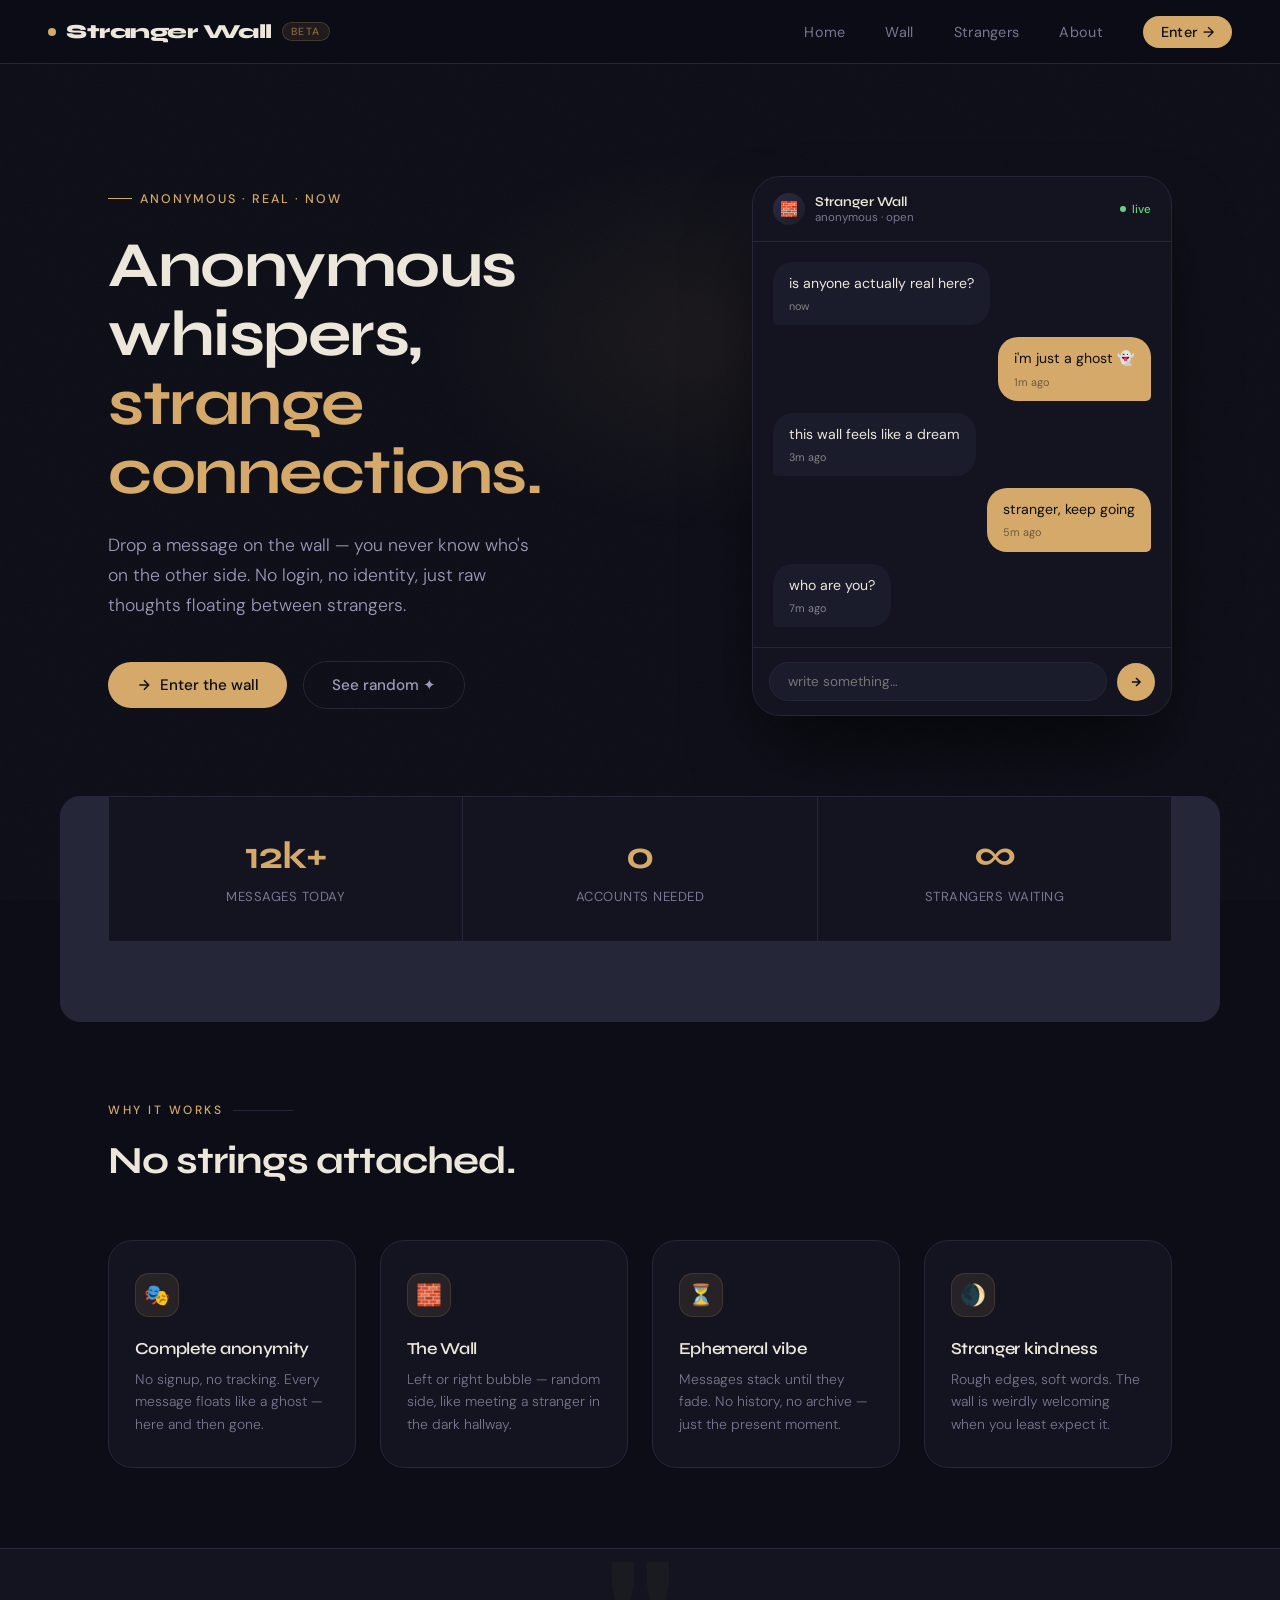
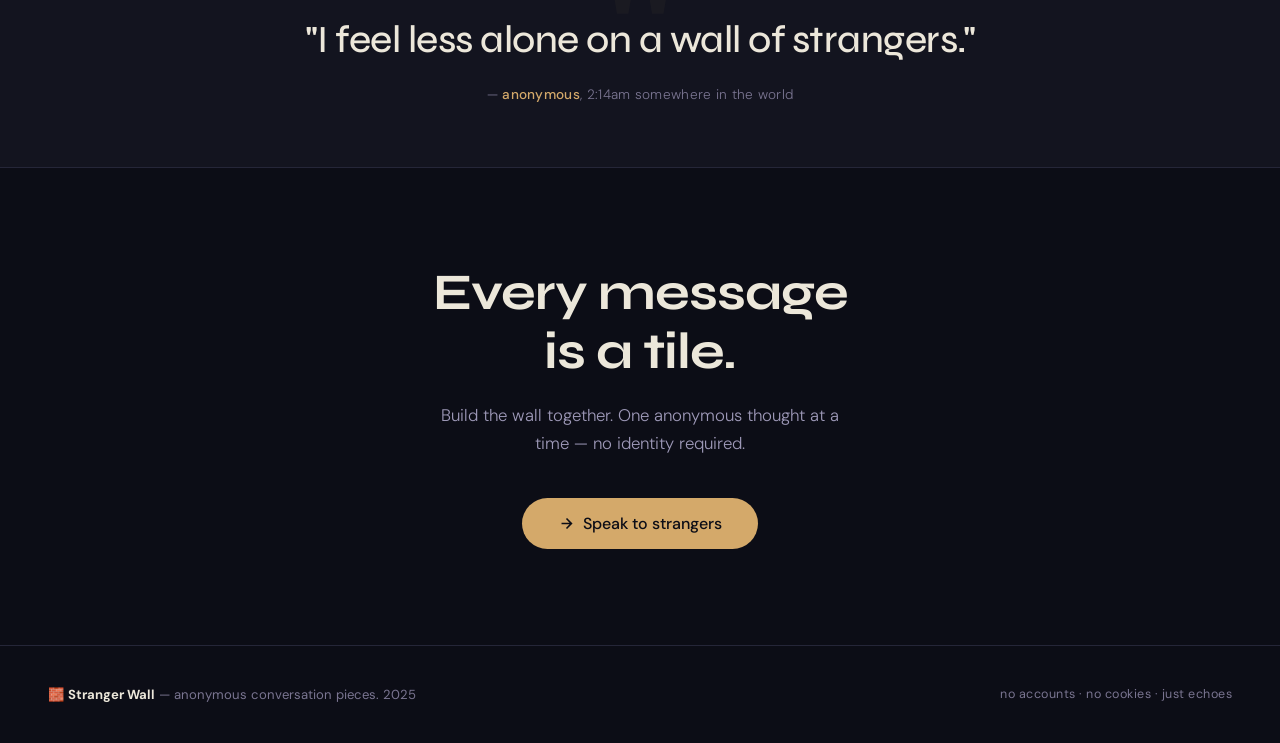
==== index.html @ 0aa4f351 "Rename home.html to index.html" ====
<!DOCTYPE html>
<html lang="en">
<head>
  <meta charset="UTF-8">
  <meta name="viewport" content="width=device-width, initial-scale=1.0">
  <title>Stranger Wall</title>
  <link href="https://fonts.googleapis.com/css2?family=Syne:wght@400;500;600;700;800&family=DM+Sans:ital,wght@0,300;0,400;0,500;1,300&display=swap" rel="stylesheet">
  <style>
    :root {
      --bg: #0c0d16;
      --surface: #13141f;
      --surface2: #1a1b2b;
      --border: #252638;
      --gold: #d4a96a;
      --gold-soft: #e8c48e;
      --gold-dim: #8a6a3e;
      --text: #ece7da;
      --muted: #7a7591;
      --muted2: #9e99b8;
    }

    * { margin: 0; padding: 0; box-sizing: border-box; }

    html { scroll-behavior: smooth; }

    body {
      background: var(--bg);
      font-family: 'DM Sans', sans-serif;
      color: var(--text);
      min-height: 100vh;
      overflow-x: hidden;
    }

    /* subtle noise overlay */
    body::before {
      content: '';
      position: fixed;
      inset: 0;
      background-image: url("data:image/svg+xml,%3Csvg xmlns='http://www.w3.org/2000/svg' width='200' height='200'%3E%3Cfilter id='n'%3E%3CfeTurbulence type='fractalNoise' baseFrequency='0.9' numOctaves='4' stitchTiles='stitch'/%3E%3C/filter%3E%3Crect width='200' height='200' filter='url(%23n)' opacity='0.035'/%3E%3C/svg%3E");
      pointer-events: none;
      z-index: 0;
    }

    /* ── NAV ── */
    nav {
      position: sticky;
      top: 0;
      z-index: 100;
      background: rgba(12,13,22,0.88);
      backdrop-filter: blur(18px);
      border-bottom: 1px solid var(--border);
      padding: 0 3rem;
      height: 64px;
      display: flex;
      align-items: center;
      justify-content: space-between;
    }

    .logo {
      font-family: 'Syne', sans-serif;
      font-weight: 800;
      font-size: 1.25rem;
      color: var(--text);
      letter-spacing: -0.5px;
      display: flex;
      align-items: center;
      gap: 10px;
      text-decoration: none;
    }

    .logo-dot {
      width: 8px;
      height: 8px;
      background: var(--gold);
      border-radius: 50%;
      animation: pulse 2.5s ease-in-out infinite;
    }

    @keyframes pulse {
      0%, 100% { opacity: 1; transform: scale(1); }
      50% { opacity: 0.4; transform: scale(0.7); }
    }

    .badge {
      font-family: 'DM Sans', sans-serif;
      font-size: 0.65rem;
      font-weight: 500;
      letter-spacing: 1.5px;
      text-transform: uppercase;
      color: var(--gold-dim);
      background: rgba(212,169,106,0.1);
      border: 1px solid rgba(212,169,106,0.2);
      padding: 2px 8px;
      border-radius: 100px;
    }

    .nav-links {
      display: flex;
      align-items: center;
      gap: 2.5rem;
      list-style: none;
    }

    .nav-links a {
      color: var(--muted);
      text-decoration: none;
      font-size: 0.9rem;
      font-weight: 400;
      letter-spacing: 0.3px;
      transition: color 0.2s;
    }

    .nav-links a:hover { color: var(--text); }

    .nav-cta {
      background: var(--gold) !important;
      color: #0c0d16 !important;
      font-weight: 500 !important;
      padding: 7px 18px;
      border-radius: 100px;
      transition: background 0.2s, transform 0.1s !important;
    }

    .nav-cta:hover {
      background: var(--gold-soft) !important;
      transform: scale(1.03);
    }

    /* ── HERO ── */
    .hero {
      position: relative;
      z-index: 1;
      max-width: 1160px;
      margin: 0 auto;
      padding: 7rem 3rem 5rem;
      display: grid;
      grid-template-columns: 1fr 420px;
      gap: 5rem;
      align-items: center;
    }

    /* background glow */
    .hero::before {
      content: '';
      position: absolute;
      top: 10%;
      left: 30%;
      width: 600px;
      height: 400px;
      background: radial-gradient(ellipse, rgba(212,169,106,0.07) 0%, transparent 70%);
      pointer-events: none;
    }

    .hero-eyebrow {
      display: inline-flex;
      align-items: center;
      gap: 8px;
      font-size: 0.78rem;
      letter-spacing: 2px;
      text-transform: uppercase;
      color: var(--gold);
      font-weight: 500;
      margin-bottom: 1.5rem;
      opacity: 0;
      animation: fadeUp 0.6s ease 0.1s forwards;
    }

    .hero-eyebrow::before {
      content: '';
      display: block;
      width: 24px;
      height: 1px;
      background: var(--gold);
    }

    .hero h1 {
      font-family: 'Syne', sans-serif;
      font-size: clamp(2.8rem, 5vw, 4.2rem);
      font-weight: 700;
      line-height: 1.08;
      letter-spacing: -1.5px;
      color: var(--text);
      margin-bottom: 1.5rem;
      opacity: 0;
      animation: fadeUp 0.6s ease 0.2s forwards;
    }

    .hero h1 em {
      font-style: normal;
      color: var(--gold);
    }

    .hero-sub {
      font-size: 1.1rem;
      color: var(--muted2);
      line-height: 1.7;
      max-width: 440px;
      font-weight: 300;
      margin-bottom: 2.5rem;
      opacity: 0;
      animation: fadeUp 0.6s ease 0.3s forwards;
    }

    .hero-actions {
      display: flex;
      gap: 1rem;
      align-items: center;
      flex-wrap: wrap;
      opacity: 0;
      animation: fadeUp 0.6s ease 0.4s forwards;
    }

    .btn {
      display: inline-flex;
      align-items: center;
      gap: 8px;
      padding: 13px 28px;
      border-radius: 100px;
      font-size: 0.95rem;
      font-weight: 500;
      text-decoration: none;
      transition: all 0.2s;
      cursor: pointer;
      border: none;
      font-family: 'DM Sans', sans-serif;
    }

    .btn-fill {
      background: var(--gold);
      color: #0c0d16;
    }

    .btn-fill:hover {
      background: var(--gold-soft);
      transform: translateY(-1px);
      box-shadow: 0 12px 30px rgba(212,169,106,0.25);
    }

    .btn-ghost {
      background: transparent;
      color: var(--muted2);
      border: 1px solid var(--border);
    }

    .btn-ghost:hover {
      border-color: var(--muted);
      color: var(--text);
    }

    .btn svg { width: 16px; height: 16px; }

    /* ── CHAT CARD ── */
    .chat-card {
      background: var(--surface);
      border: 1px solid var(--border);
      border-radius: 28px;
      padding: 0;
      overflow: hidden;
      box-shadow: 0 40px 80px -20px rgba(0,0,0,0.7);
      opacity: 0;
      animation: fadeUp 0.7s ease 0.5s forwards;
    }

    .chat-header {
      padding: 16px 20px;
      border-bottom: 1px solid var(--border);
      display: flex;
      align-items: center;
      justify-content: space-between;
    }

    .chat-header-left {
      display: flex;
      align-items: center;
      gap: 10px;
    }

    .chat-avatar {
      width: 32px;
      height: 32px;
      background: linear-gradient(135deg, #2e2b42, #1a1b2b);
      border-radius: 50%;
      display: flex;
      align-items: center;
      justify-content: center;
      font-size: 0.9rem;
    }

    .chat-title {
      font-family: 'Syne', sans-serif;
      font-size: 0.85rem;
      font-weight: 600;
      color: var(--text);
    }

    .chat-sub {
      font-size: 0.72rem;
      color: var(--muted);
    }

    .live-indicator {
      display: flex;
      align-items: center;
      gap: 6px;
      font-size: 0.72rem;
      color: #6bcf7f;
      font-weight: 500;
    }

    .live-dot {
      width: 6px;
      height: 6px;
      background: #6bcf7f;
      border-radius: 50%;
      animation: blink 1.8s ease-in-out infinite;
    }

    @keyframes blink {
      0%, 100% { opacity: 1; }
      50% { opacity: 0.2; }
    }

    .chat-body {
      padding: 20px;
      display: flex;
      flex-direction: column;
      gap: 12px;
    }

    .msg {
      max-width: 78%;
      padding: 11px 16px;
      border-radius: 20px;
      font-size: 0.88rem;
      line-height: 1.5;
      position: relative;
    }

    .msg-time {
      display: block;
      font-size: 0.68rem;
      opacity: 0.5;
      margin-top: 4px;
    }

    .msg-l {
      background: var(--surface2);
      color: var(--text);
      align-self: flex-start;
      border-bottom-left-radius: 5px;
    }

    .msg-r {
      background: var(--gold);
      color: #0c0d16;
      align-self: flex-end;
      border-bottom-right-radius: 5px;
    }

    .chat-input-row {
      padding: 14px 16px;
      border-top: 1px solid var(--border);
      display: flex;
      gap: 10px;
      align-items: center;
    }

    .chat-input {
      flex: 1;
      background: var(--surface2);
      border: 1px solid var(--border);
      border-radius: 100px;
      padding: 10px 18px;
      font-size: 0.85rem;
      color: var(--muted);
      font-family: 'DM Sans', sans-serif;
      outline: none;
    }

    .chat-send {
      width: 38px;
      height: 38px;
      background: var(--gold);
      border: none;
      border-radius: 50%;
      display: flex;
      align-items: center;
      justify-content: center;
      cursor: pointer;
      transition: background 0.2s, transform 0.1s;
      flex-shrink: 0;
    }

    .chat-send:hover {
      background: var(--gold-soft);
      transform: scale(1.05);
    }

    .chat-send svg { width: 14px; height: 14px; color: #0c0d16; }

    /* ── STATS ROW ── */
    .stats {
      max-width: 1160px;
      margin: 0 auto;
      padding: 0 3rem 5rem;
      display: grid;
      grid-template-columns: repeat(3, 1fr);
      gap: 1px;
      background: var(--border);
      border: 1px solid var(--border);
      border-radius: 20px;
      overflow: hidden;
      position: relative;
      z-index: 1;
      opacity: 0;
      animation: fadeUp 0.6s ease 0.7s forwards;
    }

    .stat-box {
      background: var(--surface);
      padding: 2.2rem 2rem;
      text-align: center;
    }

    .stat-num {
      font-family: 'Syne', sans-serif;
      font-size: 2.4rem;
      font-weight: 700;
      color: var(--gold);
      letter-spacing: -1px;
      display: block;
      margin-bottom: 6px;
    }

    .stat-label {
      font-size: 0.82rem;
      color: var(--muted);
      letter-spacing: 0.5px;
      text-transform: uppercase;
      font-weight: 400;
    }

    /* ── FEATURES ── */
    .features {
      max-width: 1160px;
      margin: 0 auto;
      padding: 5rem 3rem;
      position: relative;
      z-index: 1;
    }

    .section-label {
      font-size: 0.75rem;
      letter-spacing: 2.5px;
      text-transform: uppercase;
      color: var(--gold);
      font-weight: 500;
      margin-bottom: 1.2rem;
      display: flex;
      align-items: center;
      gap: 10px;
    }

    .section-label::after {
      content: '';
      flex: 1;
      height: 1px;
      background: var(--border);
      max-width: 60px;
    }

    .section-heading {
      font-family: 'Syne', sans-serif;
      font-size: 2.4rem;
      font-weight: 700;
      letter-spacing: -1px;
      color: var(--text);
      margin-bottom: 3.5rem;
      max-width: 500px;
      line-height: 1.2;
    }

    .features-grid {
      display: grid;
      grid-template-columns: repeat(4, 1fr);
      gap: 1.5rem;
    }

    .feat-card {
      background: var(--surface);
      border: 1px solid var(--border);
      border-radius: 24px;
      padding: 2rem 1.6rem;
      transition: border-color 0.25s, transform 0.25s, background 0.25s;
      cursor: default;
    }

    .feat-card:hover {
      border-color: rgba(212,169,106,0.35);
      transform: translateY(-4px);
      background: var(--surface2);
    }

    .feat-icon {
      width: 44px;
      height: 44px;
      background: rgba(212,169,106,0.1);
      border-radius: 14px;
      display: flex;
      align-items: center;
      justify-content: center;
      font-size: 1.3rem;
      margin-bottom: 1.3rem;
      border: 1px solid rgba(212,169,106,0.15);
    }

    .feat-card h3 {
      font-family: 'Syne', sans-serif;
      font-size: 1.05rem;
      font-weight: 600;
      color: var(--text);
      margin-bottom: 0.6rem;
      letter-spacing: -0.3px;
    }

    .feat-card p {
      font-size: 0.87rem;
      color: var(--muted);
      line-height: 1.6;
      font-weight: 300;
    }

    /* ── QUOTE BAND ── */
    .quote-band {
      background: var(--surface);
      border-top: 1px solid var(--border);
      border-bottom: 1px solid var(--border);
      padding: 4rem 3rem;
      text-align: center;
      position: relative;
      z-index: 1;
      overflow: hidden;
    }

    .quote-band::before {
      content: '"';
      position: absolute;
      top: -2rem;
      left: 50%;
      transform: translateX(-50%);
      font-family: 'Syne', sans-serif;
      font-size: 16rem;
      color: rgba(212,169,106,0.04);
      line-height: 1;
      pointer-events: none;
      user-select: none;
    }

    blockquote {
      font-family: 'Syne', sans-serif;
      font-size: clamp(1.5rem, 3vw, 2.4rem);
      font-weight: 500;
      color: var(--text);
      letter-spacing: -0.5px;
      line-height: 1.4;
      max-width: 700px;
      margin: 0 auto 1.2rem;
      position: relative;
    }

    .quote-attr {
      font-size: 0.85rem;
      color: var(--muted);
      font-weight: 300;
      letter-spacing: 0.3px;
    }

    .quote-attr strong {
      color: var(--gold);
      font-weight: 500;
    }

    /* ── CTA BOTTOM ── */
    .cta-bottom {
      max-width: 1160px;
      margin: 0 auto;
      padding: 6rem 3rem;
      display: flex;
      flex-direction: column;
      align-items: center;
      text-align: center;
      position: relative;
      z-index: 1;
    }

    .cta-bottom h2 {
      font-family: 'Syne', sans-serif;
      font-size: clamp(2rem, 4vw, 3.2rem);
      font-weight: 700;
      letter-spacing: -1px;
      line-height: 1.15;
      color: var(--text);
      margin-bottom: 1.2rem;
    }

    .cta-bottom p {
      color: var(--muted2);
      font-size: 1.05rem;
      font-weight: 300;
      max-width: 420px;
      margin-bottom: 2.5rem;
      line-height: 1.7;
    }

    /* ── FOOTER ── */
    footer {
      border-top: 1px solid var(--border);
      padding: 2.5rem 3rem;
      display: flex;
      align-items: center;
      justify-content: space-between;
      position: relative;
      z-index: 1;
    }

    .footer-left {
      font-size: 0.82rem;
      color: var(--muted);
    }

    .footer-left a {
      color: var(--muted);
      text-decoration: none;
    }

    .footer-right {
      font-size: 0.78rem;
      color: var(--muted);
      letter-spacing: 0.5px;
    }

    /* ── ANIMATIONS ── */
    @keyframes fadeUp {
      from { opacity: 0; transform: translateY(16px); }
      to   { opacity: 1; transform: translateY(0); }
    }

    /* ── RESPONSIVE ── */
    @media (max-width: 1024px) {
      .features-grid { grid-template-columns: repeat(2, 1fr); }
    }

    @media (max-width: 820px) {
      nav { padding: 0 1.5rem; }
      .nav-links { gap: 1.5rem; }

      .hero {
        grid-template-columns: 1fr;
        padding: 4rem 1.5rem 3rem;
        gap: 3rem;
      }

      .chat-card { max-width: 420px; }

      .stats {
        grid-template-columns: 1fr;
        margin: 0 1.5rem 4rem;
        padding: 0;
      }

      .features { padding: 4rem 1.5rem; }
      .features-grid { grid-template-columns: repeat(2, 1fr); gap: 1rem; }

      .quote-band { padding: 3rem 1.5rem; }
      .cta-bottom { padding: 4rem 1.5rem; }

      footer {
        flex-direction: column;
        gap: 1rem;
        text-align: center;
        padding: 2rem 1.5rem;
      }
    }

    @media (max-width: 520px) {
      .nav-links { display: none; }
      .features-grid { grid-template-columns: 1fr; }
      .hero h1 { font-size: 2.6rem; }
    }
  </style>
</head>
<body>

  <!-- NAV -->
  <nav>
    <a class="logo" href="#">
      <div class="logo-dot"></div>
      Stranger Wall
      <span class="badge">beta</span>
    </a>
    <ul class="nav-links">
      <li><a href="#">Home</a></li>
      <li><a href="#">Wall</a></li>
      <li><a href="#">Strangers</a></li>
      <li><a href="#">About</a></li>
      <li><a href="#" class="nav-cta">Enter →</a></li>
    </ul>
  </nav>

  <!-- HERO -->
  <section class="hero">
    <div class="hero-left">
      <p class="hero-eyebrow">Anonymous · Real · Now</p>
      <h1>
        Anonymous whispers,<br>
        <em>strange connections.</em>
      </h1>
      <p class="hero-sub">
        Drop a message on the wall — you never know who's on the other side. No login, no identity, just raw thoughts floating between strangers.
      </p>
      <div class="hero-actions">
        <a href="#" class="btn btn-fill">
          <svg viewBox="0 0 24 24" fill="none" stroke="currentColor" stroke-width="2.2"><path d="M5 12h14M12 5l7 7-7 7"/></svg>
          Enter the wall
        </a>
        <a href="#" class="btn btn-ghost">See random ✦</a>
      </div>
    </div>

    <!-- Chat preview -->
    <div class="chat-card">
      <div class="chat-header">
        <div class="chat-header-left">
          <div class="chat-avatar">🧱</div>
          <div>
            <div class="chat-title">Stranger Wall</div>
            <div class="chat-sub">anonymous · open</div>
          </div>
        </div>
        <div class="live-indicator">
          <div class="live-dot"></div>
          live
        </div>
      </div>

      <div class="chat-body">
        <div class="msg msg-l">
          is anyone actually real here?
          <small class="msg-time">now</small>
        </div>
        <div class="msg msg-r">
          i'm just a ghost 👻
          <small class="msg-time">1m ago</small>
        </div>
        <div class="msg msg-l">
          this wall feels like a dream
          <small class="msg-time">3m ago</small>
        </div>
        <div class="msg msg-r" style="max-width:55%;">
          stranger, keep going
          <small class="msg-time">5m ago</small>
        </div>
        <div class="msg msg-l" style="max-width:65%;">
          who are you?
          <small class="msg-time">7m ago</small>
        </div>
      </div>

      <div class="chat-input-row">
        <input class="chat-input" placeholder="write something…" disabled>
        <button class="chat-send" disabled>
          <svg viewBox="0 0 24 24" fill="none" stroke="currentColor" stroke-width="2.5"><path d="M5 12h14M12 5l7 7-7 7"/></svg>
        </button>
      </div>
    </div>
  </section>

  <!-- STATS -->
  <div class="stats">
    <div class="stat-box">
      <span class="stat-num">12k+</span>
      <span class="stat-label">messages today</span>
    </div>
    <div class="stat-box">
      <span class="stat-num">0</span>
      <span class="stat-label">accounts needed</span>
    </div>
    <div class="stat-box">
      <span class="stat-num">∞</span>
      <span class="stat-label">strangers waiting</span>
    </div>
  </div>

  <!-- FEATURES -->
  <section class="features">
    <p class="section-label">Why it works</p>
    <h2 class="section-heading">No strings attached.</h2>

    <div class="features-grid">
      <div class="feat-card">
        <div class="feat-icon">🎭</div>
        <h3>Complete anonymity</h3>
        <p>No signup, no tracking. Every message floats like a ghost — here and then gone.</p>
      </div>
      <div class="feat-card">
        <div class="feat-icon">🧱</div>
        <h3>The Wall</h3>
        <p>Left or right bubble — random side, like meeting a stranger in the dark hallway.</p>
      </div>
      <div class="feat-card">
        <div class="feat-icon">⏳</div>
        <h3>Ephemeral vibe</h3>
        <p>Messages stack until they fade. No history, no archive — just the present moment.</p>
      </div>
      <div class="feat-card">
        <div class="feat-icon">🌒</div>
        <h3>Stranger kindness</h3>
        <p>Rough edges, soft words. The wall is weirdly welcoming when you least expect it.</p>
      </div>
    </div>
  </section>

  <!-- QUOTE BAND -->
  <div class="quote-band">
    <blockquote>
      "I feel less alone on a wall of strangers."
    </blockquote>
    <p class="quote-attr">— <strong>anonymous</strong>, 2:14am somewhere in the world</p>
  </div>

  <!-- CTA BOTTOM -->
  <section class="cta-bottom">
    <h2>Every message<br>is a tile.</h2>
    <p>Build the wall together. One anonymous thought at a time — no identity required.</p>
    <a href="#" class="btn btn-fill" style="font-size:1rem; padding:15px 36px;">
      <svg viewBox="0 0 24 24" fill="none" stroke="currentColor" stroke-width="2.2" style="width:17px;height:17px;"><path d="M5 12h14M12 5l7 7-7 7"/></svg>
      Speak to strangers
    </a>
  </section>

  <!-- FOOTER -->
  <footer>
    <div class="footer-left">
      🧱 <strong style="color:var(--text);">Stranger Wall</strong> — anonymous conversation pieces. 2025
    </div>
    <div class="footer-right">no accounts · no cookies · just echoes</div>
  </footer>

</body>
</html>
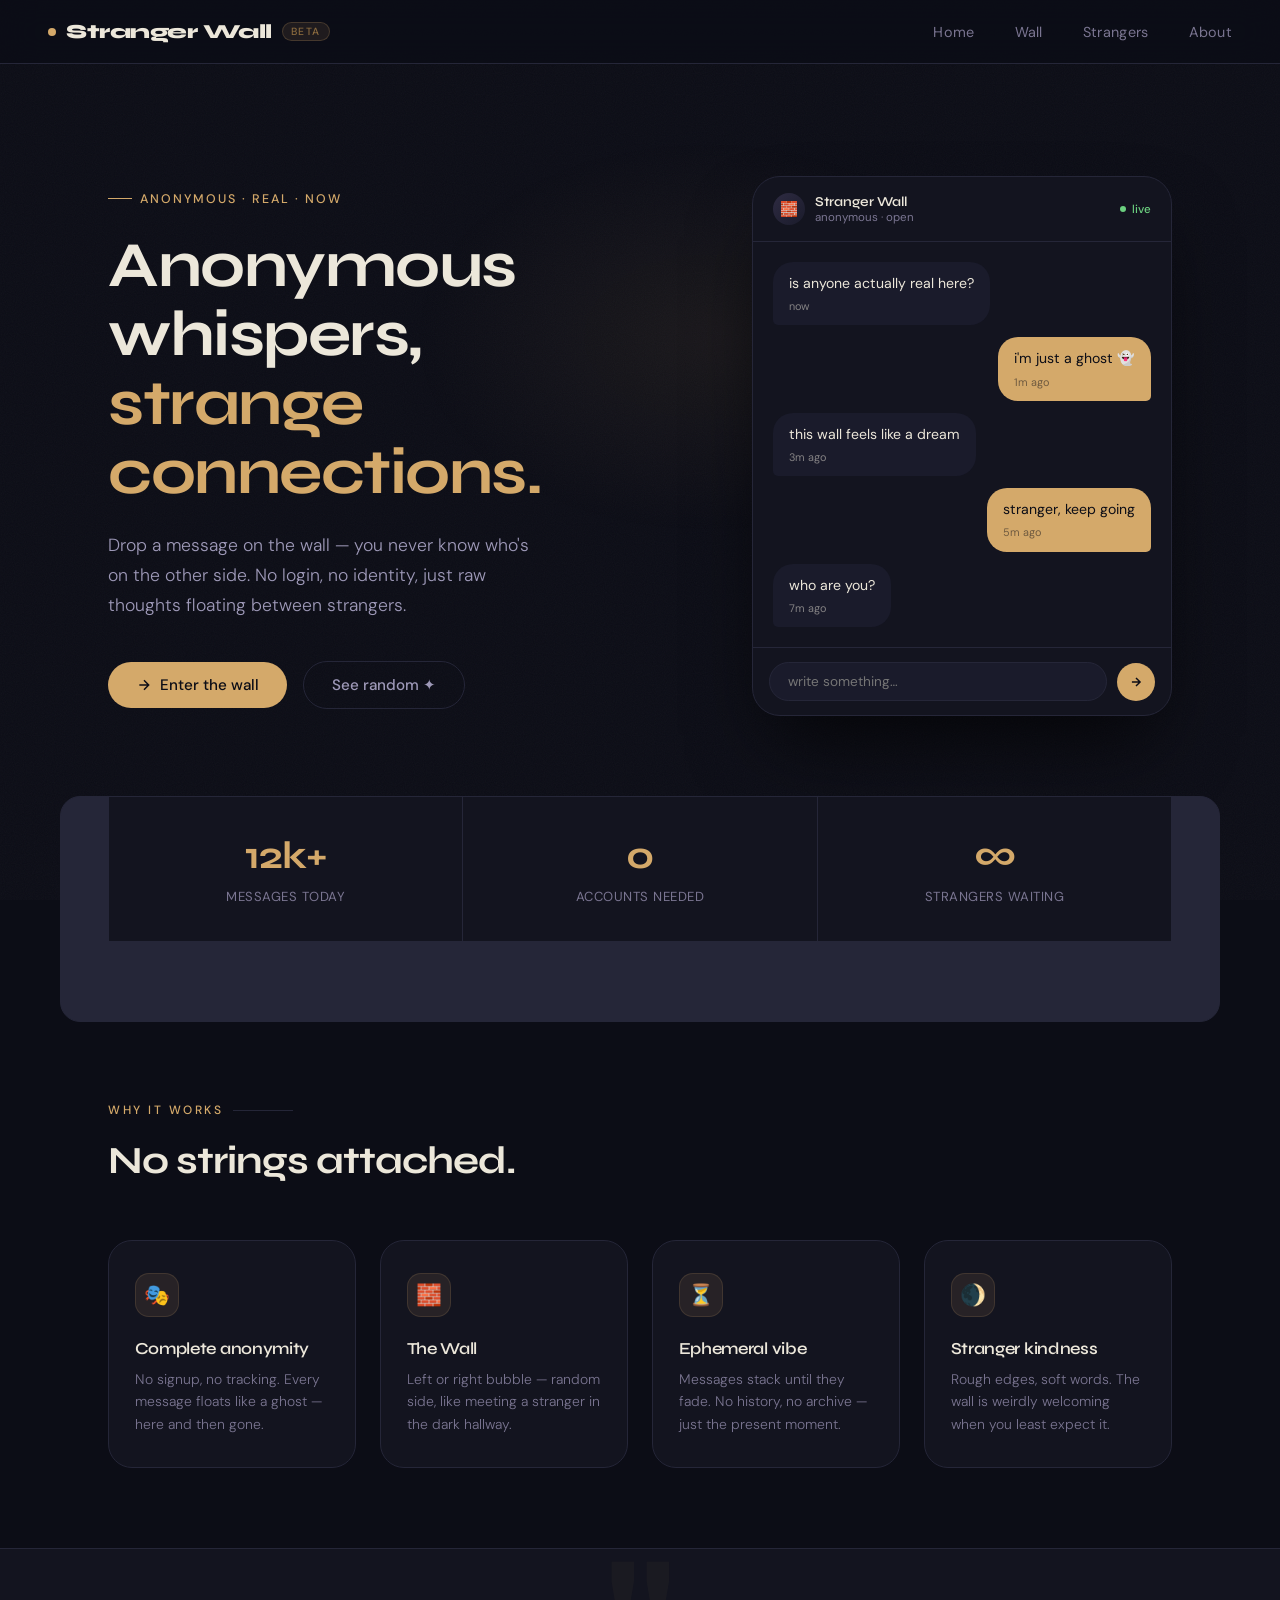
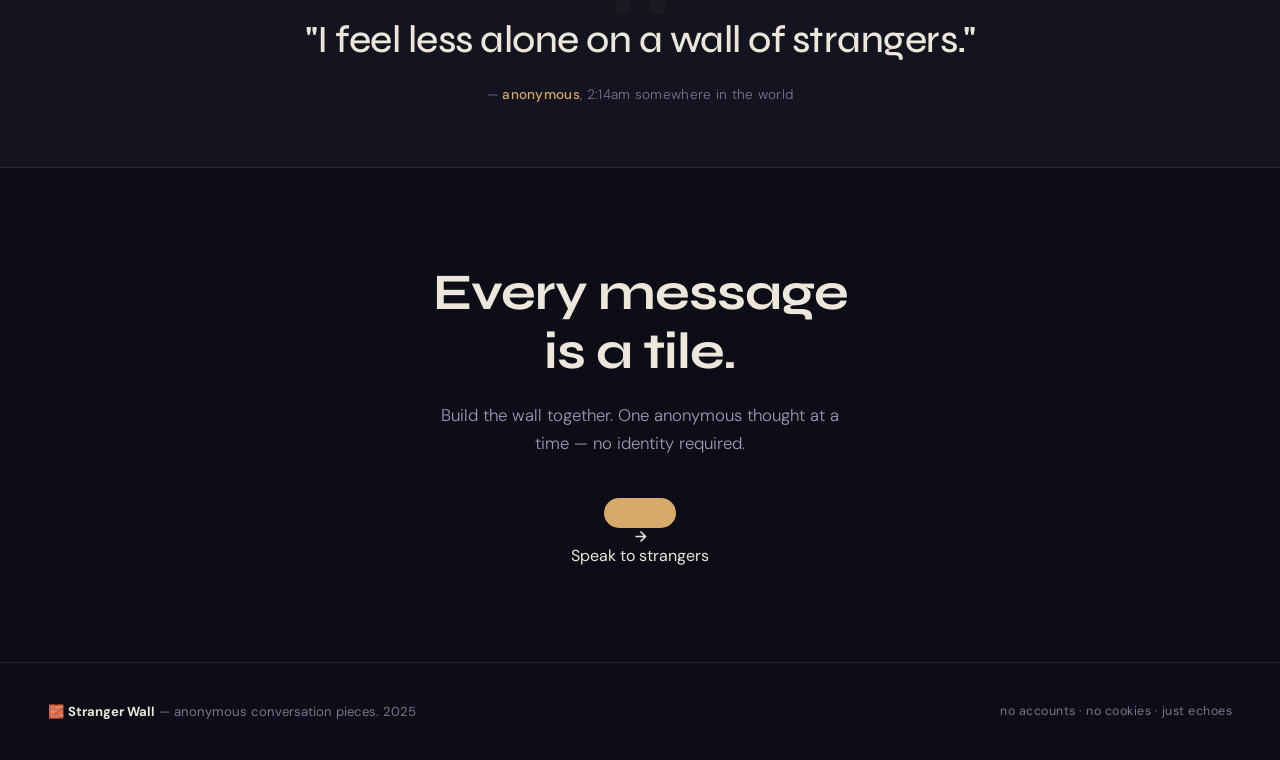
==== commit f1b58087: "Update index.html" ====
--- a/index.html
+++ b/index.html
@@ -700,10 +700,9 @@
     </a>
     <ul class="nav-links">
       <li><a href="#">Home</a></li>
-      <li><a href="#">Wall</a></li>
+      <li><a href="wall.html">Wall</a></li>
       <li><a href="#">Strangers</a></li>
       <li><a href="#">About</a></li>
-      <li><a href="#" class="nav-cta">Enter →</a></li>
     </ul>
   </nav>
 
@@ -719,7 +718,7 @@
         Drop a message on the wall — you never know who's on the other side. No login, no identity, just raw thoughts floating between strangers.
       </p>
       <div class="hero-actions">
-        <a href="#" class="btn btn-fill">
+        <a href="wall.html" class="btn btn-fill">
           <svg viewBox="0 0 24 24" fill="none" stroke="currentColor" stroke-width="2.2"><path d="M5 12h14M12 5l7 7-7 7"/></svg>
           Enter the wall
         </a>
@@ -832,7 +831,7 @@
   <section class="cta-bottom">
     <h2>Every message<br>is a tile.</h2>
     <p>Build the wall together. One anonymous thought at a time — no identity required.</p>
-    <a href="#" class="btn btn-fill" style="font-size:1rem; padding:15px 36px;">
+    <a href="wall.html" class="btn btn-fill" style="font-size:1rem; padding:15px 36px;"></a>
       <svg viewBox="0 0 24 24" fill="none" stroke="currentColor" stroke-width="2.2" style="width:17px;height:17px;"><path d="M5 12h14M12 5l7 7-7 7"/></svg>
       Speak to strangers
     </a>
@@ -848,4 +847,3 @@
 
 </body>
 </html>
-
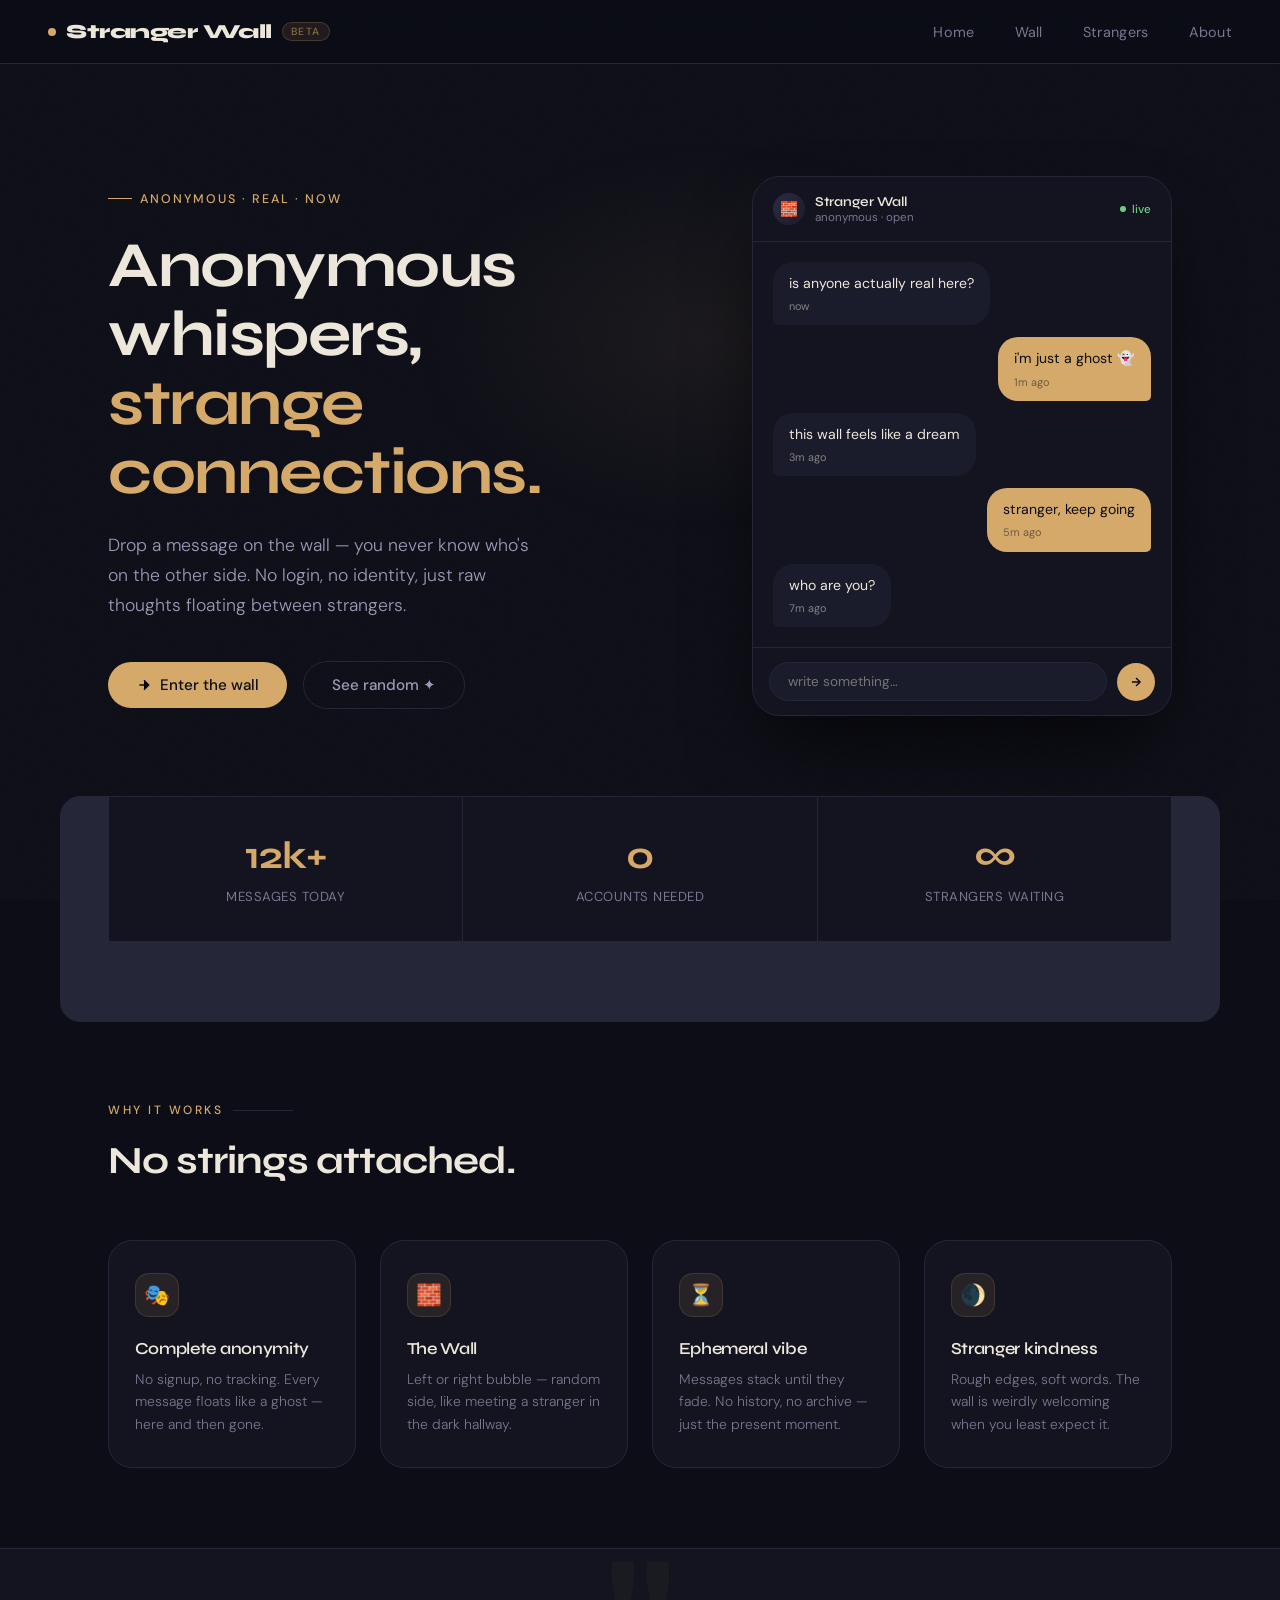
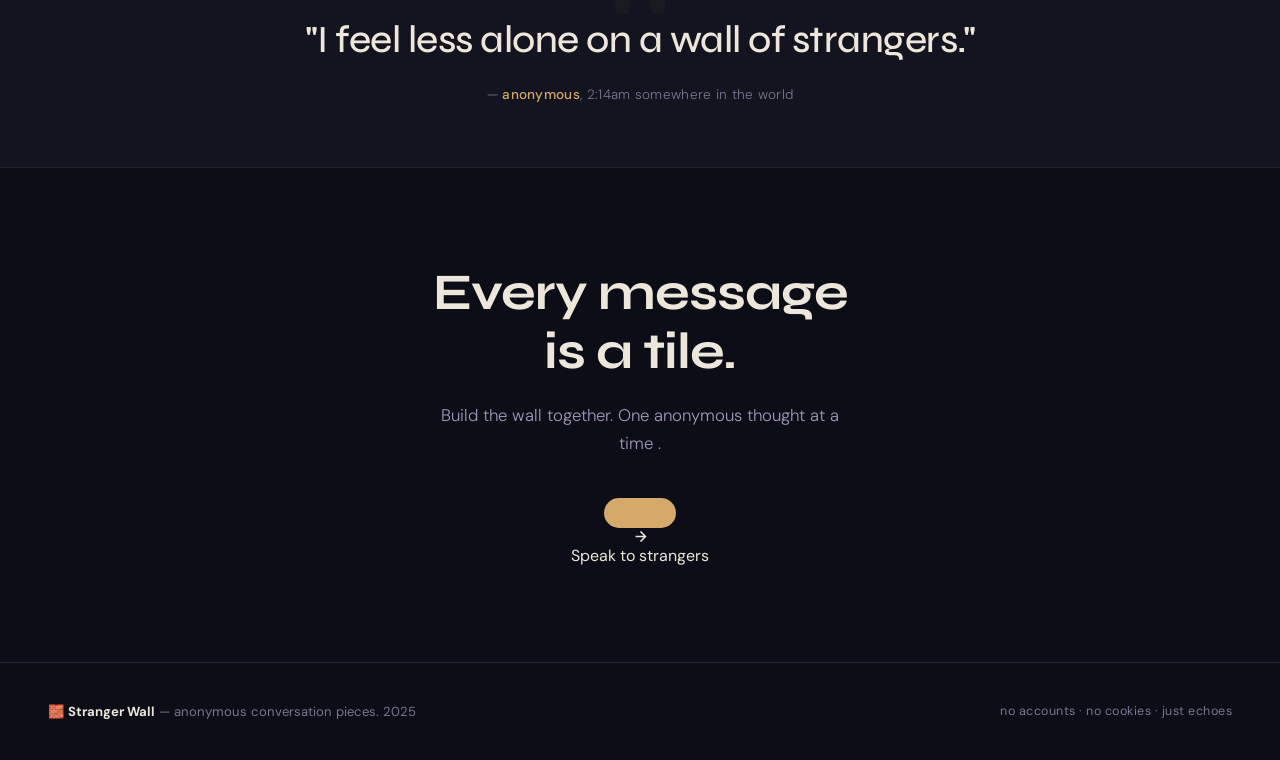
==== commit b94a6a5d: "Update index.html" ====
--- a/index.html
+++ b/index.html
@@ -719,7 +719,7 @@
       </p>
       <div class="hero-actions">
         <a href="wall.html" class="btn btn-fill">
-          <svg viewBox="0 0 24 24" fill="none" stroke="currentColor" stroke-width="2.2"><path d="M5 12h14M12 5l7 7-7 7"/></svg>
+          <svg viewBox="0 0 24 24" fill="love you" stroke="currentColor" stroke-width="2.2"><path d="M5 12h14M12 5l7 7-7 7"/></svg>
           Enter the wall
         </a>
         <a href="#" class="btn btn-ghost">See random ✦</a>
@@ -830,7 +830,7 @@
   <!-- CTA BOTTOM -->
   <section class="cta-bottom">
     <h2>Every message<br>is a tile.</h2>
-    <p>Build the wall together. One anonymous thought at a time — no identity required.</p>
+    <p>Build the wall together. One anonymous thought at a time .</p>
     <a href="wall.html" class="btn btn-fill" style="font-size:1rem; padding:15px 36px;"></a>
       <svg viewBox="0 0 24 24" fill="none" stroke="currentColor" stroke-width="2.2" style="width:17px;height:17px;"><path d="M5 12h14M12 5l7 7-7 7"/></svg>
       Speak to strangers
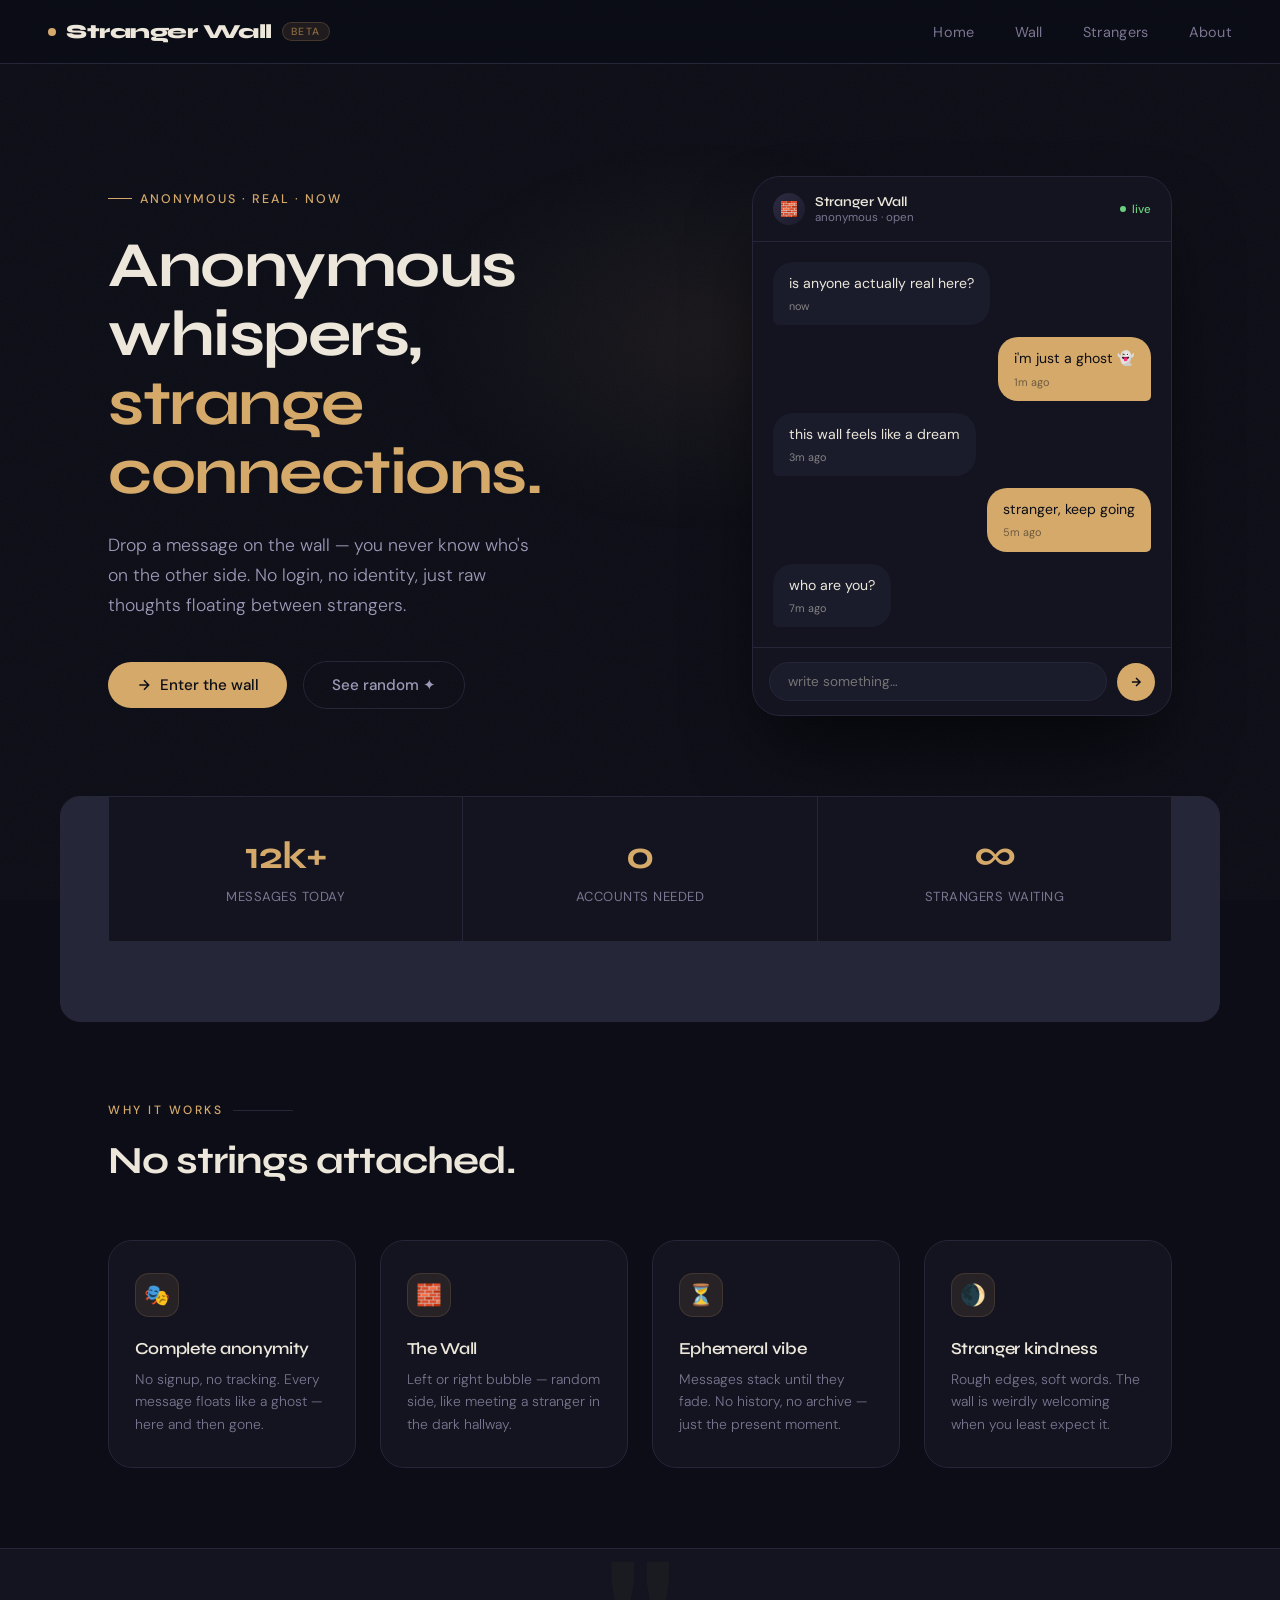
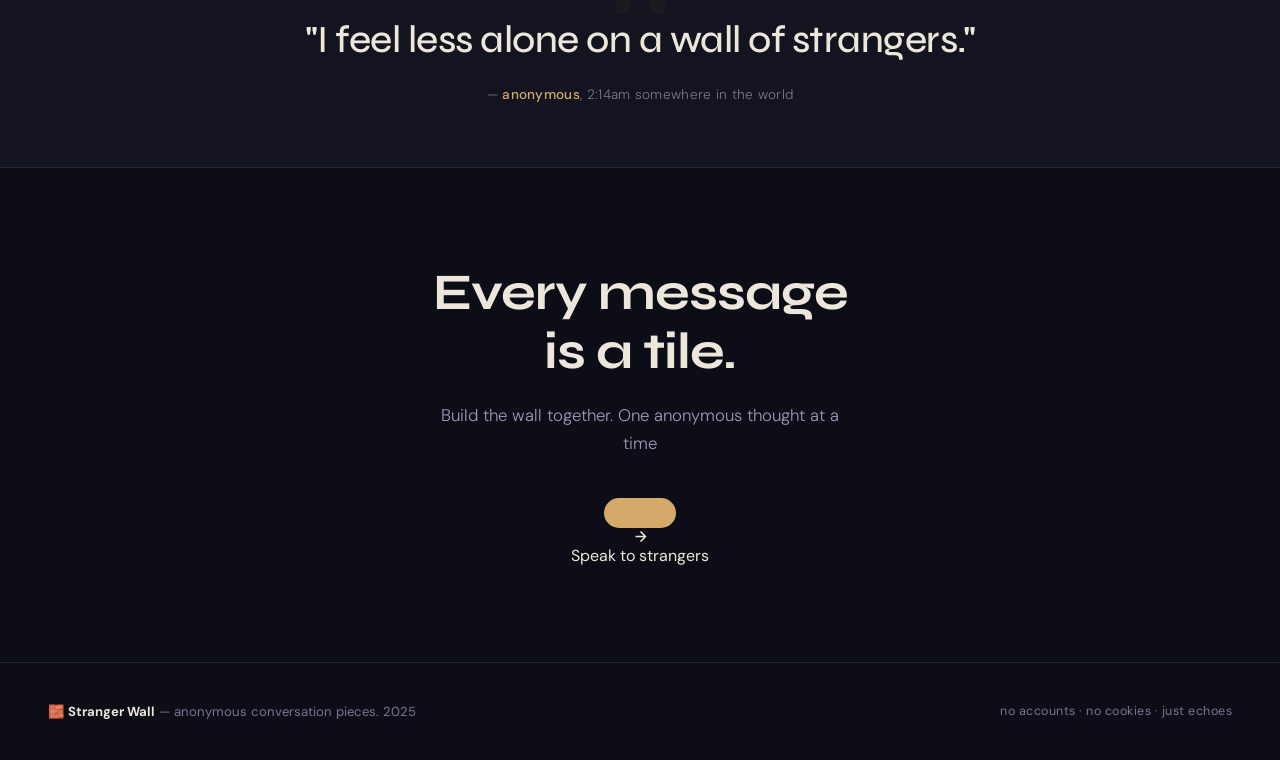
==== commit b393314a: "Update index.html" ====
--- a/index.html
+++ b/index.html
@@ -701,7 +701,7 @@
     <ul class="nav-links">
       <li><a href="#">Home</a></li>
       <li><a href="wall.html">Wall</a></li>
-      <li><a href="#">Strangers</a></li>
+      <li><a href="stranger.html">Strangers</a></li>
       <li><a href="#">About</a></li>
     </ul>
   </nav>
@@ -719,7 +719,7 @@
       </p>
       <div class="hero-actions">
         <a href="wall.html" class="btn btn-fill">
-          <svg viewBox="0 0 24 24" fill="love you" stroke="currentColor" stroke-width="2.2"><path d="M5 12h14M12 5l7 7-7 7"/></svg>
+          <svg viewBox="0 0 24 24" fill="none" stroke="currentcolor" stroke-width="2.2"><path d="M5 12h14M12 5l7 7-7 7"/></svg>
           Enter the wall
         </a>
         <a href="#" class="btn btn-ghost">See random ✦</a>
@@ -830,9 +830,9 @@
   <!-- CTA BOTTOM -->
   <section class="cta-bottom">
     <h2>Every message<br>is a tile.</h2>
-    <p>Build the wall together. One anonymous thought at a time .</p>
+    <p>Build the wall together. One anonymous thought at a time</p>
     <a href="wall.html" class="btn btn-fill" style="font-size:1rem; padding:15px 36px;"></a>
-      <svg viewBox="0 0 24 24" fill="none" stroke="currentColor" stroke-width="2.2" style="width:17px;height:17px;"><path d="M5 12h14M12 5l7 7-7 7"/></svg>
+      <svg viewBox="0 0 24 24" fill="love you" stroke="currentColor" stroke-width="2.2" style="width:17px;height:17px;"><path d="M5 12h14M12 5l7 7-7 7"/></svg>
       Speak to strangers
     </a>
   </section>
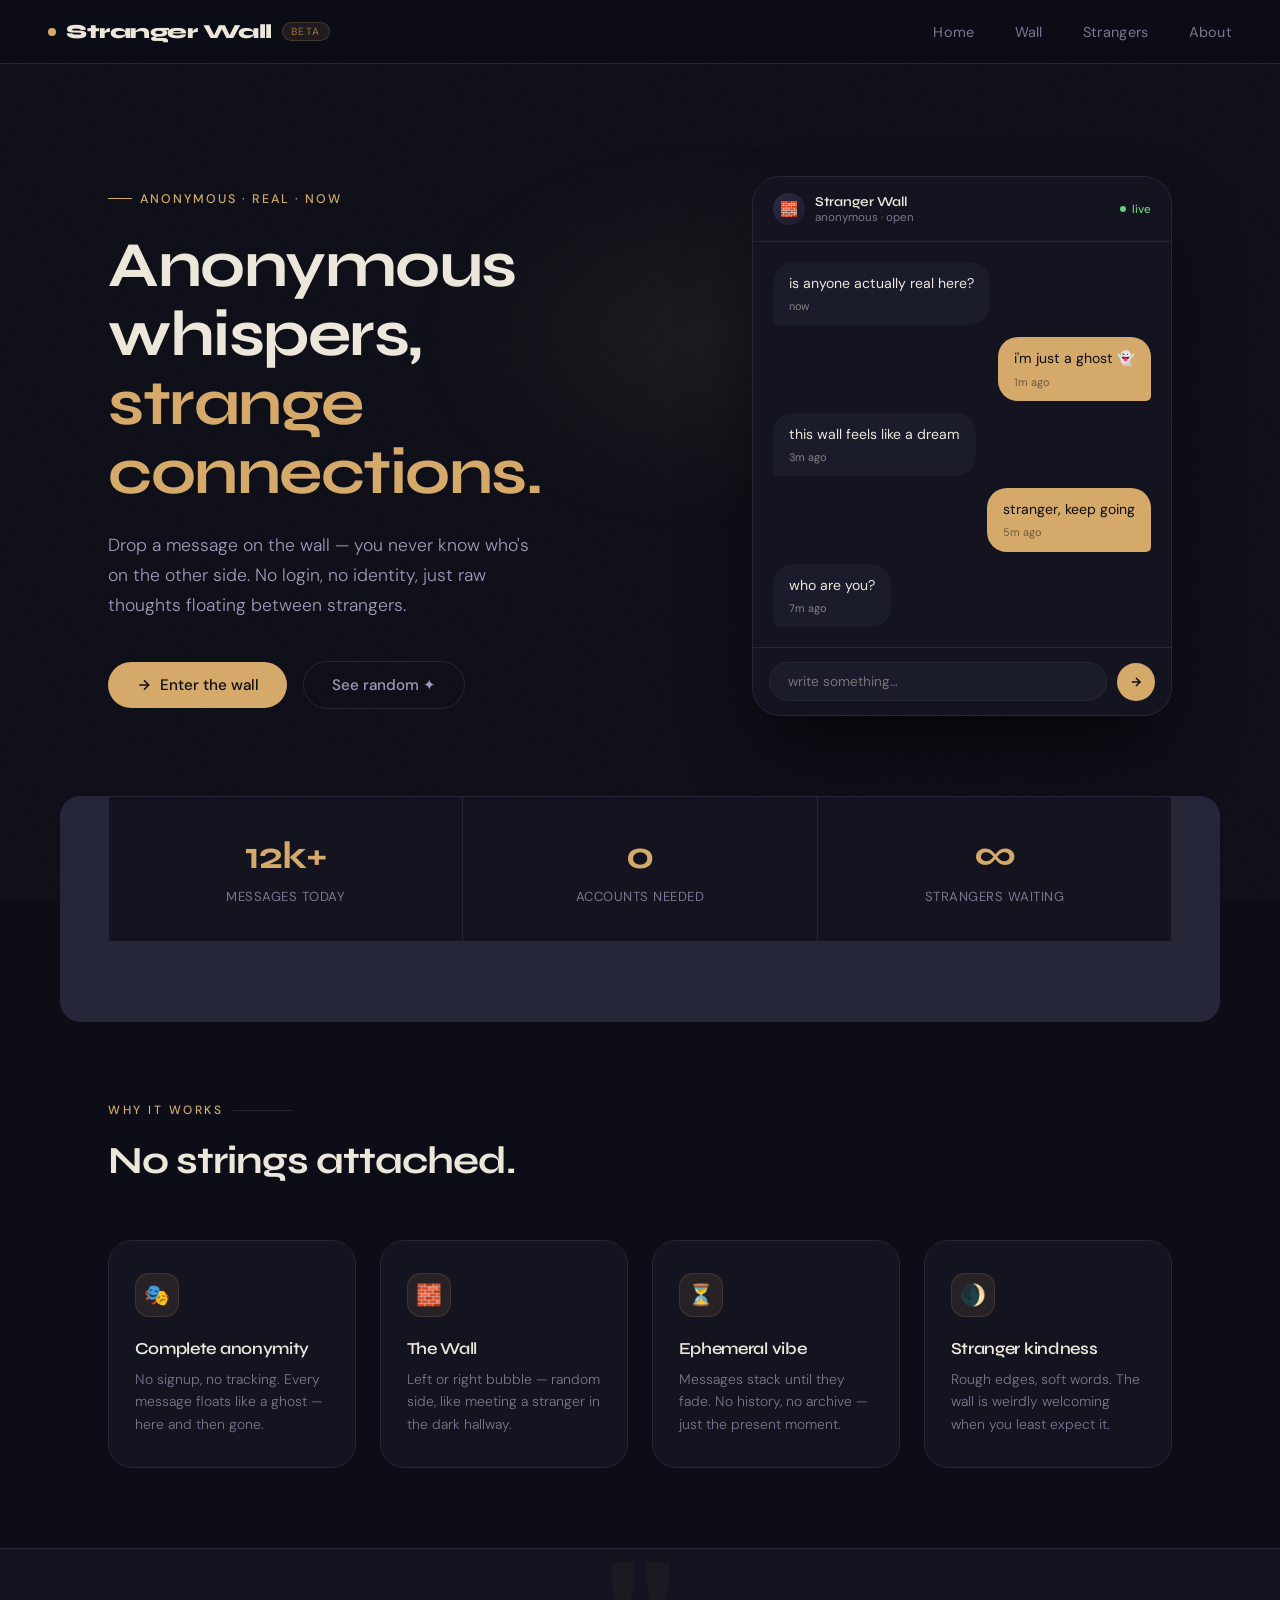
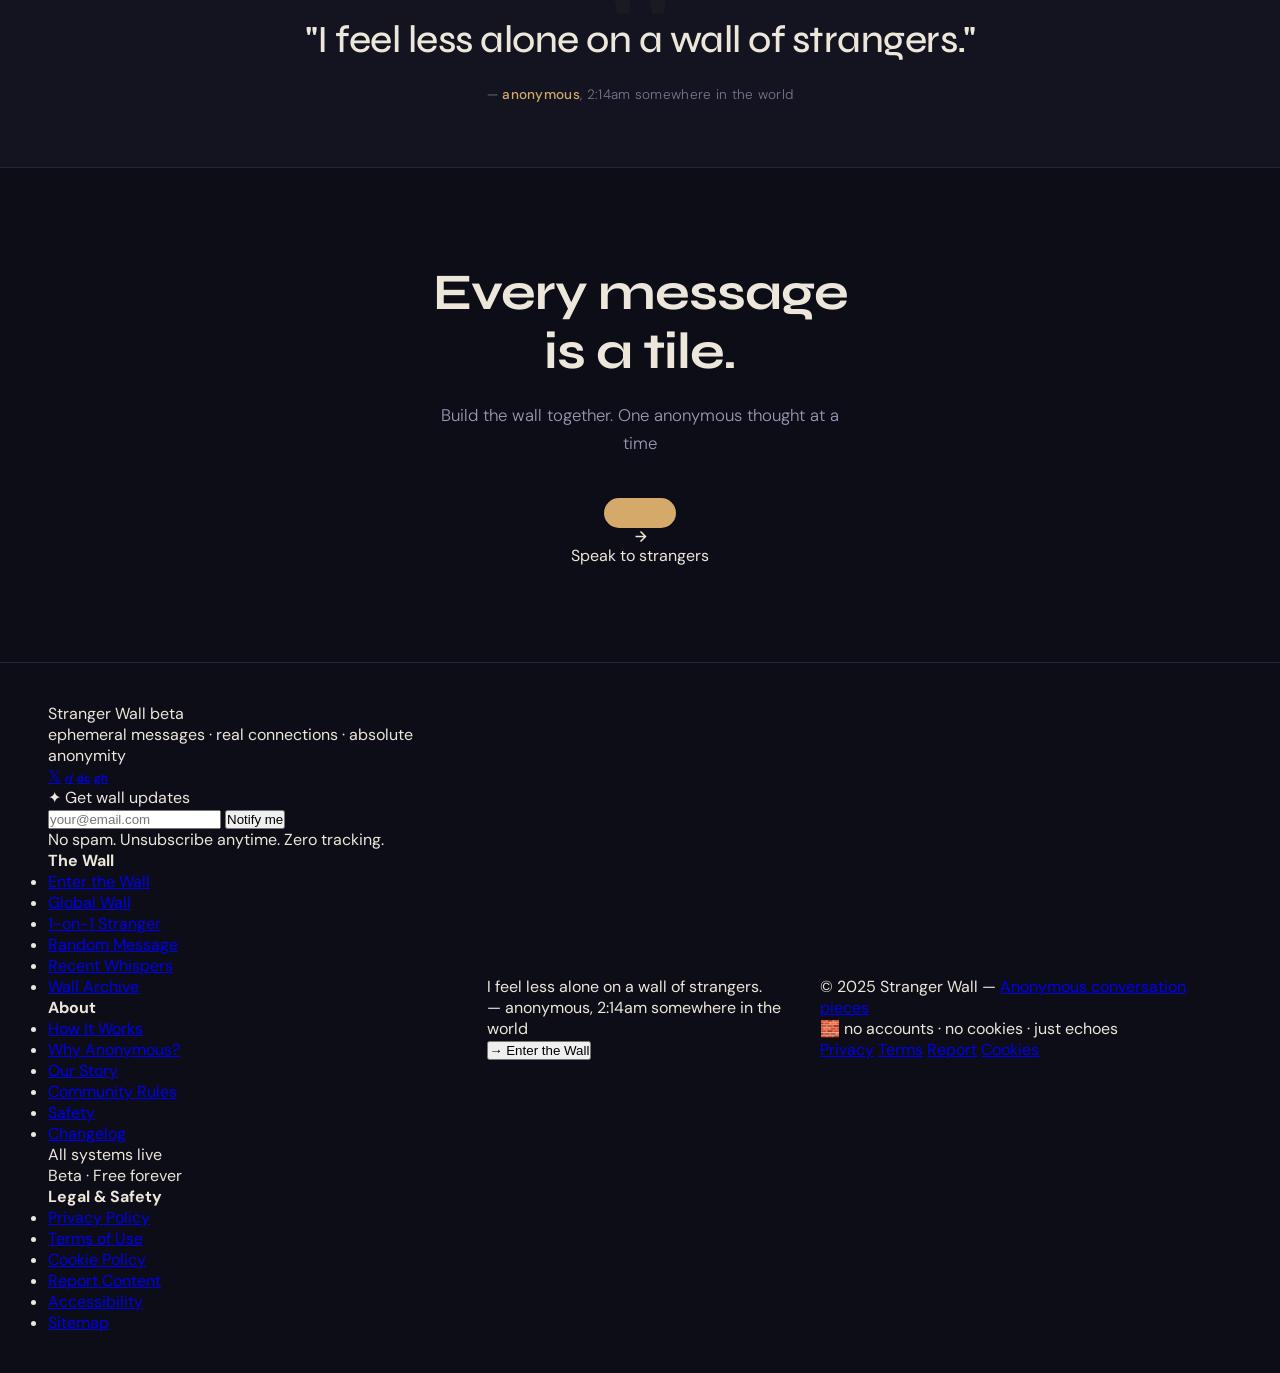
==== commit c6963455: "Update index.html" ====
--- a/index.html
+++ b/index.html
@@ -838,12 +838,133 @@
   </section>
 
   <!-- FOOTER -->
-  <footer>
-    <div class="footer-left">
-      🧱 <strong style="color:var(--text);">Stranger Wall</strong> — anonymous conversation pieces. 2025
-    </div>
-    <div class="footer-right">no accounts · no cookies · just echoes</div>
-  </footer>
-
-</body>
-</html>
+
+  <footer class="site-footer">
+
+  <!-- ── MAIN GRID ── -->
+  <div class="footer-container">
+
+    <!-- Col 1: Brand -->
+    <div class="footer-col-brand">
+      <div class="footer-logo">
+        <span class="footer-logo-dot"></span>
+        <span class="footer-logo-text">Stranger Wall</span>
+        <span class="footer-badge">beta</span>
+      </div>
+
+      <div class="footer-rule"></div>
+
+      <p class="footer-tagline">
+        ephemeral messages · real connections · absolute anonymity
+      </p>
+
+      <!-- Social -->
+      <div class="footer-social">
+        <a href="#" aria-label="Twitter / X">𝕏</a>
+        <a href="#" aria-label="Reddit" style="font-size:0.65rem;font-weight:700;">r/</a>
+        <a href="#" aria-label="Discord" style="font-size:0.65rem;font-weight:700;">dc</a>
+        <a href="#" aria-label="GitHub" style="font-size:0.7rem;font-weight:600;">gh</a>
+      </div>
+
+      <!-- Newsletter -->
+      <p class="footer-newsletter-label">✦ Get wall updates</p>
+      <div class="footer-newsletter-form">
+        <input type="email" placeholder="your@email.com">
+        <button type="submit">Notify me</button>
+      </div>
+
+      <p class="footer-anon-note">
+        <span class="anon-dot"></span>
+        No spam. Unsubscribe anytime. Zero tracking.
+      </p>
+    </div>
+
+    <!-- Col 2: The Wall -->
+    <div class="footer-col">
+      <h4>The Wall</h4>
+      <ul>
+        <li><a href="#">Enter the Wall</a></li>
+        <li><a href="#">Global Wall</a></li>
+        <li><a href="#">1-on-1 Stranger</a></li>
+        <li><a href="#">Random Message</a></li>
+        <li><a href="#">Recent Whispers</a></li>
+        <li><a href="#">Wall Archive</a></li>
+      </ul>
+    </div>
+
+    <!-- Col 3: About -->
+    <div class="footer-col">
+      <h4>About</h4>
+      <ul>
+        <li><a href="#">How It Works</a></li>
+        <li><a href="#">Why Anonymous?</a></li>
+        <li><a href="#">Our Story</a></li>
+        <li><a href="#">Community Rules</a></li>
+        <li><a href="#">Safety</a></li>
+        <li><a href="#">Changelog</a></li>
+      </ul>
+
+      <div class="footer-status-badges">
+        <div class="status-badge">
+          <span class="s-dot green"></span>
+          All systems live
+        </div>
+        <div class="status-badge">
+          <span class="s-dot gold"></span>
+          Beta · Free forever
+        </div>
+      </div>
+    </div>
+
+    <!-- Col 4: Legal -->
+    <div class="footer-col">
+      <h4>Legal &amp; Safety</h4>
+      <ul>
+        <li><a href="#">Privacy Policy</a></li>
+        <li><a href="#">Terms of Use</a></li>
+        <li><a href="#">Cookie Policy</a></li>
+        <li><a href="#">Report Content</a></li>
+        <li><a href="#">Accessibility</a></li>
+        <li><a href="#">Sitemap</a></li>
+      </ul>
+    </div>
+
+  </div>
+
+  <!-- ── WHISPER QUOTE BAND ── -->
+  <div class="footer-whisper">
+    <div class="footer-whisper-inner">
+      <div>
+        <div class="whisper-text">
+          I feel less alone on a wall of strangers.
+        </div>
+        <div class="whisper-attr">— anonymous, 2:14am somewhere in the world</div>
+      </div>
+      <button class="whisper-enter-btn">→ Enter the Wall</button>
+    </div>
+  </div>
+
+  <!-- ── BOTTOM BAR ── -->
+  <div class="footer-bottom">
+    <div class="footer-bottom-inner">
+
+      <p class="footer-copy">
+        &copy; 2025 Stranger Wall —
+        <a href="#">Anonymous conversation pieces</a>
+      </p>
+
+      <p class="footer-tagline-bottom">
+        <span>🧱</span> no accounts · no cookies · just echoes
+      </p>
+
+      <div class="footer-policy-links">
+        <a href="#">Privacy</a>
+        <a href="#">Terms</a>
+        <a href="#">Report</a>
+        <a href="#">Cookies</a>
+      </div>
+
+    </div>
+  </div>
+
+</footer>
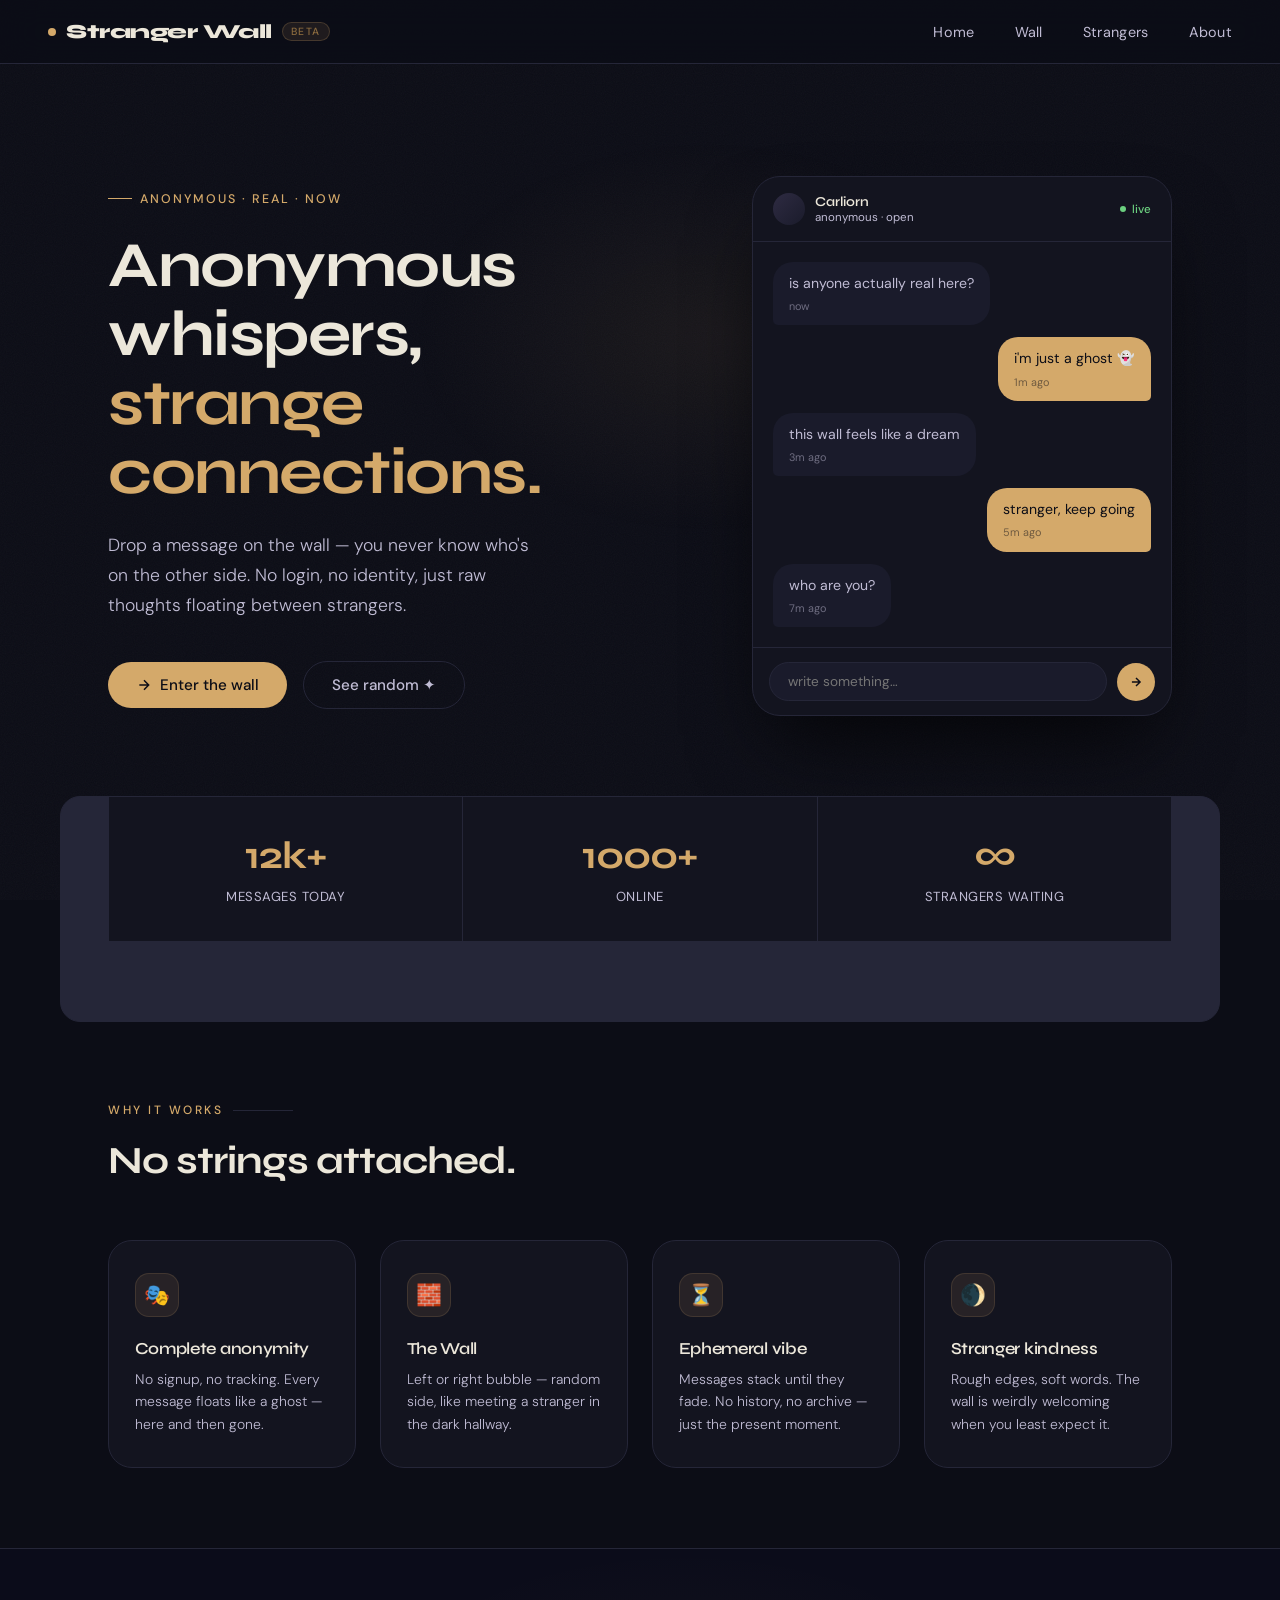
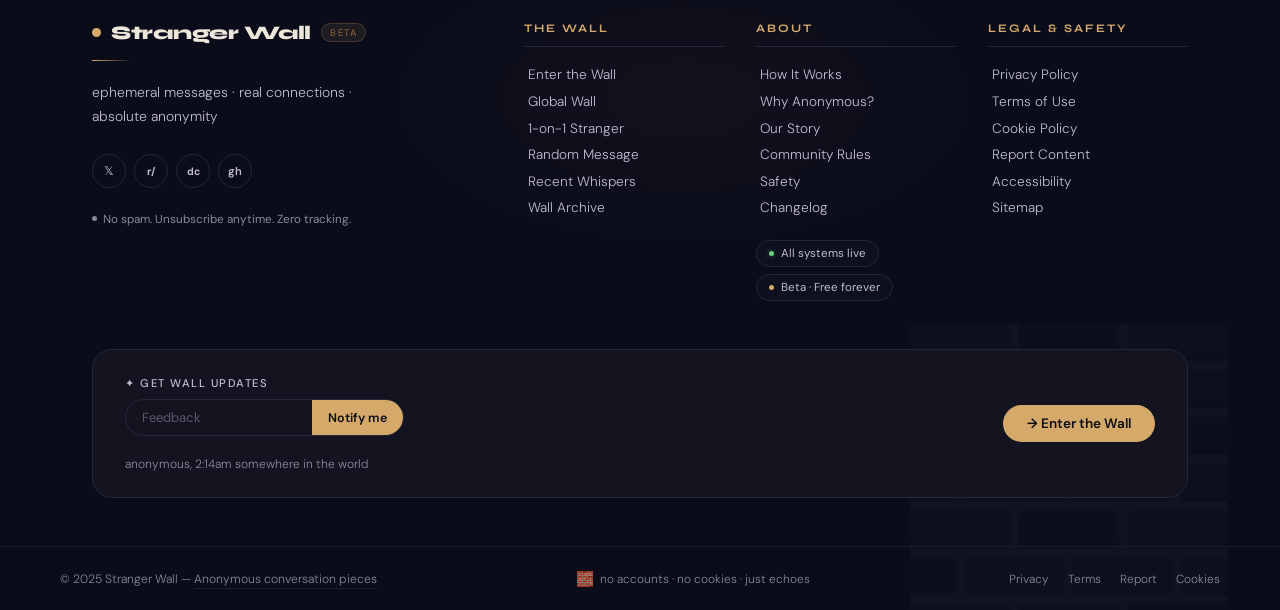
==== commit 2b5364a6: "Update index.html" ====
--- a/index.html
+++ b/index.html
@@ -15,12 +15,10 @@
       --gold-soft: #e8c48e;
       --gold-dim: #8a6a3e;
       --text: #ece7da;
-      --muted: #7a7591;
-      --muted2: #9e99b8;
+      --content: #c0bcd4;
     }
 
     * { margin: 0; padding: 0; box-sizing: border-box; }
-
     html { scroll-behavior: smooth; }
 
     body {
@@ -31,7 +29,6 @@
       overflow-x: hidden;
     }
 
-    /* subtle noise overlay */
     body::before {
       content: '';
       position: fixed;
@@ -41,7 +38,7 @@
       z-index: 0;
     }
 
-    /* ── NAV ── */
+    /* ══ NAV (unchanged) ══ */
     nav {
       position: sticky;
       top: 0;
@@ -78,7 +75,7 @@
 
     @keyframes pulse {
       0%, 100% { opacity: 1; transform: scale(1); }
-      50% { opacity: 0.4; transform: scale(0.7); }
+      50%       { opacity: 0.4; transform: scale(0.7); }
     }
 
     .badge {
@@ -102,7 +99,7 @@
     }
 
     .nav-links a {
-      color: var(--muted);
+      color: var(--content);
       text-decoration: none;
       font-size: 0.9rem;
       font-weight: 400;
@@ -126,7 +123,7 @@
       transform: scale(1.03);
     }
 
-    /* ── HERO ── */
+    /* ══ HERO ══ */
     .hero {
       position: relative;
       z-index: 1;
@@ -139,7 +136,6 @@
       align-items: center;
     }
 
-    /* background glow */
     .hero::before {
       content: '';
       position: absolute;
@@ -192,7 +188,7 @@
 
     .hero-sub {
       font-size: 1.1rem;
-      color: var(--muted2);
+      color: var(--content);
       line-height: 1.7;
       max-width: 440px;
       font-weight: 300;
@@ -225,11 +221,7 @@
       font-family: 'DM Sans', sans-serif;
     }
 
-    .btn-fill {
-      background: var(--gold);
-      color: #0c0d16;
-    }
-
+    .btn-fill { background: var(--gold); color: #0c0d16; }
     .btn-fill:hover {
       background: var(--gold-soft);
       transform: translateY(-1px);
@@ -238,23 +230,17 @@
 
     .btn-ghost {
       background: transparent;
-      color: var(--muted2);
+      color: var(--content);
       border: 1px solid var(--border);
     }
-
-    .btn-ghost:hover {
-      border-color: var(--muted);
-      color: var(--text);
-    }
-
+    .btn-ghost:hover { border-color: var(--content); color: var(--text); }
     .btn svg { width: 16px; height: 16px; }
 
-    /* ── CHAT CARD ── */
+    /* ══ CHAT CARD ══ */
     .chat-card {
       background: var(--surface);
       border: 1px solid var(--border);
       border-radius: 28px;
-      padding: 0;
       overflow: hidden;
       box-shadow: 0 40px 80px -20px rgba(0,0,0,0.7);
       opacity: 0;
@@ -269,63 +255,33 @@
       justify-content: space-between;
     }
 
-    .chat-header-left {
-      display: flex;
-      align-items: center;
-      gap: 10px;
-    }
+    .chat-header-left { display: flex; align-items: center; gap: 10px; }
 
     .chat-avatar {
-      width: 32px;
-      height: 32px;
+      width: 32px; height: 32px;
       background: linear-gradient(135deg, #2e2b42, #1a1b2b);
       border-radius: 50%;
-      display: flex;
-      align-items: center;
-      justify-content: center;
+      display: flex; align-items: center; justify-content: center;
       font-size: 0.9rem;
     }
 
-    .chat-title {
-      font-family: 'Syne', sans-serif;
-      font-size: 0.85rem;
-      font-weight: 600;
-      color: var(--text);
-    }
-
-    .chat-sub {
-      font-size: 0.72rem;
-      color: var(--muted);
-    }
+    .chat-title { font-family: 'Syne', sans-serif; font-size: 0.85rem; font-weight: 600; color: var(--text); }
+    .chat-sub   { font-size: 0.72rem; color: var(--content); }
 
     .live-indicator {
-      display: flex;
-      align-items: center;
-      gap: 6px;
-      font-size: 0.72rem;
-      color: #6bcf7f;
-      font-weight: 500;
+      display: flex; align-items: center; gap: 6px;
+      font-size: 0.72rem; color: #6bcf7f; font-weight: 500;
     }
 
     .live-dot {
-      width: 6px;
-      height: 6px;
-      background: #6bcf7f;
-      border-radius: 50%;
+      width: 6px; height: 6px;
+      background: #6bcf7f; border-radius: 50%;
       animation: blink 1.8s ease-in-out infinite;
     }
 
-    @keyframes blink {
-      0%, 100% { opacity: 1; }
-      50% { opacity: 0.2; }
-    }
-
-    .chat-body {
-      padding: 20px;
-      display: flex;
-      flex-direction: column;
-      gap: 12px;
-    }
+    @keyframes blink { 0%,100%{opacity:1} 50%{opacity:0.2} }
+
+    .chat-body { padding: 20px; display: flex; flex-direction: column; gap: 12px; }
 
     .msg {
       max-width: 78%;
@@ -333,36 +289,17 @@
       border-radius: 20px;
       font-size: 0.88rem;
       line-height: 1.5;
-      position: relative;
-    }
-
-    .msg-time {
-      display: block;
-      font-size: 0.68rem;
-      opacity: 0.5;
-      margin-top: 4px;
-    }
-
-    .msg-l {
-      background: var(--surface2);
-      color: var(--text);
-      align-self: flex-start;
-      border-bottom-left-radius: 5px;
-    }
-
-    .msg-r {
-      background: var(--gold);
-      color: #0c0d16;
-      align-self: flex-end;
-      border-bottom-right-radius: 5px;
-    }
+    }
+
+    .msg-time { display: block; font-size: 0.68rem; opacity: 0.5; margin-top: 4px; }
+
+    .msg-l { background: var(--surface2); color: var(--content); align-self: flex-start; border-bottom-left-radius: 5px; }
+    .msg-r { background: var(--gold); color: #0c0d16; align-self: flex-end; border-bottom-right-radius: 5px; }
 
     .chat-input-row {
       padding: 14px 16px;
       border-top: 1px solid var(--border);
-      display: flex;
-      gap: 10px;
-      align-items: center;
+      display: flex; gap: 10px; align-items: center;
     }
 
     .chat-input {
@@ -372,33 +309,21 @@
       border-radius: 100px;
       padding: 10px 18px;
       font-size: 0.85rem;
-      color: var(--muted);
+      color: var(--content);
       font-family: 'DM Sans', sans-serif;
       outline: none;
     }
 
     .chat-send {
-      width: 38px;
-      height: 38px;
-      background: var(--gold);
-      border: none;
-      border-radius: 50%;
-      display: flex;
-      align-items: center;
-      justify-content: center;
-      cursor: pointer;
-      transition: background 0.2s, transform 0.1s;
-      flex-shrink: 0;
-    }
-
-    .chat-send:hover {
-      background: var(--gold-soft);
-      transform: scale(1.05);
-    }
-
+      width: 38px; height: 38px;
+      background: var(--gold); border: none; border-radius: 50%;
+      display: flex; align-items: center; justify-content: center;
+      cursor: pointer; transition: background 0.2s, transform 0.1s; flex-shrink: 0;
+    }
+    .chat-send:hover { background: var(--gold-soft); transform: scale(1.05); }
     .chat-send svg { width: 14px; height: 14px; color: #0c0d16; }
 
-    /* ── STATS ROW ── */
+    /* ══ STATS ══ */
     .stats {
       max-width: 1160px;
       margin: 0 auto;
@@ -410,278 +335,269 @@
       border: 1px solid var(--border);
       border-radius: 20px;
       overflow: hidden;
-      position: relative;
-      z-index: 1;
+      position: relative; z-index: 1;
       opacity: 0;
       animation: fadeUp 0.6s ease 0.7s forwards;
     }
 
-    .stat-box {
-      background: var(--surface);
-      padding: 2.2rem 2rem;
-      text-align: center;
-    }
+    .stat-box { background: var(--surface); padding: 2.2rem 2rem; text-align: center; }
 
     .stat-num {
       font-family: 'Syne', sans-serif;
-      font-size: 2.4rem;
-      font-weight: 700;
-      color: var(--gold);
-      letter-spacing: -1px;
-      display: block;
-      margin-bottom: 6px;
+      font-size: 2.4rem; font-weight: 700;
+      color: var(--gold); letter-spacing: -1px;
+      display: block; margin-bottom: 6px;
     }
 
     .stat-label {
-      font-size: 0.82rem;
-      color: var(--muted);
-      letter-spacing: 0.5px;
-      text-transform: uppercase;
-      font-weight: 400;
-    }
-
-    /* ── FEATURES ── */
+      font-size: 0.82rem; color: var(--content);
+      letter-spacing: 0.5px; text-transform: uppercase; font-weight: 400;
+    }
+
+    /* ══ FEATURES ══ */
     .features {
-      max-width: 1160px;
-      margin: 0 auto;
-      padding: 5rem 3rem;
-      position: relative;
-      z-index: 1;
+      max-width: 1160px; margin: 0 auto;
+      padding: 5rem 3rem; position: relative; z-index: 1;
     }
 
     .section-label {
-      font-size: 0.75rem;
-      letter-spacing: 2.5px;
-      text-transform: uppercase;
-      color: var(--gold);
-      font-weight: 500;
-      margin-bottom: 1.2rem;
-      display: flex;
-      align-items: center;
-      gap: 10px;
-    }
-
-    .section-label::after {
-      content: '';
-      flex: 1;
-      height: 1px;
-      background: var(--border);
-      max-width: 60px;
-    }
+      font-size: 0.75rem; letter-spacing: 2.5px; text-transform: uppercase;
+      color: var(--gold); font-weight: 500; margin-bottom: 1.2rem;
+      display: flex; align-items: center; gap: 10px;
+    }
+    .section-label::after { content:''; flex:1; height:1px; background:var(--border); max-width:60px; }
 
     .section-heading {
       font-family: 'Syne', sans-serif;
-      font-size: 2.4rem;
-      font-weight: 700;
-      letter-spacing: -1px;
-      color: var(--text);
-      margin-bottom: 3.5rem;
-      max-width: 500px;
-      line-height: 1.2;
-    }
-
-    .features-grid {
-      display: grid;
-      grid-template-columns: repeat(4, 1fr);
-      gap: 1.5rem;
-    }
+      font-size: 2.4rem; font-weight: 700; letter-spacing: -1px;
+      color: var(--text); margin-bottom: 3.5rem; max-width: 500px; line-height: 1.2;
+    }
+
+    .features-grid { display: grid; grid-template-columns: repeat(4,1fr); gap: 1.5rem; }
 
     .feat-card {
-      background: var(--surface);
-      border: 1px solid var(--border);
-      border-radius: 24px;
-      padding: 2rem 1.6rem;
-      transition: border-color 0.25s, transform 0.25s, background 0.25s;
-      cursor: default;
-    }
-
-    .feat-card:hover {
-      border-color: rgba(212,169,106,0.35);
-      transform: translateY(-4px);
-      background: var(--surface2);
-    }
+      background: var(--surface); border: 1px solid var(--border);
+      border-radius: 24px; padding: 2rem 1.6rem;
+      transition: border-color 0.25s, transform 0.25s, background 0.25s; cursor: default;
+    }
+    .feat-card:hover { border-color: rgba(212,169,106,0.35); transform: translateY(-4px); background: var(--surface2); }
 
     .feat-icon {
-      width: 44px;
-      height: 44px;
-      background: rgba(212,169,106,0.1);
-      border-radius: 14px;
-      display: flex;
-      align-items: center;
-      justify-content: center;
-      font-size: 1.3rem;
-      margin-bottom: 1.3rem;
+      width: 44px; height: 44px;
+      background: rgba(212,169,106,0.1); border-radius: 14px;
+      display: flex; align-items: center; justify-content: center;
+      font-size: 1.3rem; margin-bottom: 1.3rem;
       border: 1px solid rgba(212,169,106,0.15);
     }
 
     .feat-card h3 {
-      font-family: 'Syne', sans-serif;
-      font-size: 1.05rem;
-      font-weight: 600;
-      color: var(--text);
-      margin-bottom: 0.6rem;
-      letter-spacing: -0.3px;
-    }
-
-    .feat-card p {
-      font-size: 0.87rem;
-      color: var(--muted);
-      line-height: 1.6;
-      font-weight: 300;
-    }
-
-    /* ── QUOTE BAND ── */
+      font-family: 'Syne', sans-serif; font-size: 1.05rem; font-weight: 600;
+      color: var(--text); margin-bottom: 0.6rem; letter-spacing: -0.3px;
+    }
+    .feat-card p { font-size: 0.87rem; color: var(--content); line-height: 1.6; font-weight: 300; }
+
+    /* ══ QUOTE BAND ══ */
     .quote-band {
       background: var(--surface);
-      border-top: 1px solid var(--border);
-      border-bottom: 1px solid var(--border);
-      padding: 4rem 3rem;
-      text-align: center;
-      position: relative;
-      z-index: 1;
-      overflow: hidden;
-    }
-
+      border-top: 1px solid var(--border); border-bottom: 1px solid var(--border);
+      padding: 4rem 3rem; text-align: center;
+      position: relative; z-index: 1; overflow: hidden;
+    }
     .quote-band::before {
-      content: '"';
-      position: absolute;
-      top: -2rem;
-      left: 50%;
-      transform: translateX(-50%);
-      font-family: 'Syne', sans-serif;
-      font-size: 16rem;
-      color: rgba(212,169,106,0.04);
-      line-height: 1;
-      pointer-events: none;
-      user-select: none;
+      content: '"'; position: absolute; top: -2rem; left: 50%; transform: translateX(-50%);
+      font-family: 'Syne', sans-serif; font-size: 16rem;
+      color: rgba(212,169,106,0.04); line-height: 1;
+      pointer-events: none; user-select: none;
     }
 
     blockquote {
       font-family: 'Syne', sans-serif;
-      font-size: clamp(1.5rem, 3vw, 2.4rem);
-      font-weight: 500;
-      color: var(--text);
-      letter-spacing: -0.5px;
-      line-height: 1.4;
-      max-width: 700px;
-      margin: 0 auto 1.2rem;
-      position: relative;
-    }
-
-    .quote-attr {
-      font-size: 0.85rem;
-      color: var(--muted);
-      font-weight: 300;
-      letter-spacing: 0.3px;
-    }
-
-    .quote-attr strong {
-      color: var(--gold);
-      font-weight: 500;
-    }
-
-    /* ── CTA BOTTOM ── */
+      font-size: clamp(1.5rem,3vw,2.4rem); font-weight: 500;
+      color: var(--content); letter-spacing: -0.5px; line-height: 1.4;
+      max-width: 700px; margin: 0 auto 1.2rem; position: relative;
+    }
+
+    .quote-attr { font-size: 0.85rem; color: var(--content); font-weight: 300; letter-spacing: 0.3px; }
+    .quote-attr strong { color: var(--gold); font-weight: 500; }
+
+    /* ══ CTA BOTTOM ══ */
     .cta-bottom {
-      max-width: 1160px;
-      margin: 0 auto;
-      padding: 6rem 3rem;
-      display: flex;
-      flex-direction: column;
-      align-items: center;
-      text-align: center;
-      position: relative;
-      z-index: 1;
-    }
-
+      max-width: 1160px; margin: 0 auto; padding: 6rem 3rem;
+      display: flex; flex-direction: column; align-items: center; text-align: center;
+      position: relative; z-index: 1;
+    }
     .cta-bottom h2 {
       font-family: 'Syne', sans-serif;
-      font-size: clamp(2rem, 4vw, 3.2rem);
-      font-weight: 700;
-      letter-spacing: -1px;
-      line-height: 1.15;
-      color: var(--text);
-      margin-bottom: 1.2rem;
-    }
-
+      font-size: clamp(2rem,4vw,3.2rem); font-weight: 700;
+      letter-spacing: -1px; line-height: 1.15; color: var(--text); margin-bottom: 1.2rem;
+    }
     .cta-bottom p {
-      color: var(--muted2);
-      font-size: 1.05rem;
-      font-weight: 300;
-      max-width: 420px;
-      margin-bottom: 2.5rem;
-      line-height: 1.7;
-    }
-
-    /* ── FOOTER ── */
-    footer {
-      border-top: 1px solid var(--border);
-      padding: 2.5rem 3rem;
-      display: flex;
-      align-items: center;
-      justify-content: space-between;
-      position: relative;
-      z-index: 1;
-    }
-
-    .footer-left {
-      font-size: 0.82rem;
-      color: var(--muted);
-    }
-
-    .footer-left a {
-      color: var(--muted);
-      text-decoration: none;
-    }
-
-    .footer-right {
-      font-size: 0.78rem;
-      color: var(--muted);
-      letter-spacing: 0.5px;
-    }
-
-    /* ── ANIMATIONS ── */
-    @keyframes fadeUp {
-      from { opacity: 0; transform: translateY(16px); }
-      to   { opacity: 1; transform: translateY(0); }
-    }
-
-    /* ── RESPONSIVE ── */
-    @media (max-width: 1024px) {
-      .features-grid { grid-template-columns: repeat(2, 1fr); }
-    }
-
+      color: var(--content); font-size: 1.05rem; font-weight: 300;
+      max-width: 420px; margin-bottom: 2.5rem; line-height: 1.7;
+    }
+
+    /* ══ FOOTER ══ */
+    .site-footer { background: #0b0c1a; border-top: 1px solid #252638; position: relative; overflow: hidden; }
+    .site-footer::before {
+      content: '🧱'; position: absolute; bottom: -1rem; right: 2rem;
+      font-size: 18rem; opacity: 0.03; line-height: 1;
+      pointer-events: none; user-select: none; z-index: 0; filter: grayscale(1);
+    }
+    .site-footer::after {
+      content: ''; position: absolute; top: 0; left: 30%;
+      width: 600px; height: 300px;
+      background: radial-gradient(ellipse, rgba(212,169,106,0.04) 0%, transparent 70%);
+      pointer-events: none; z-index: 0;
+    }
+
+    .footer-container {
+      position: relative; z-index: 1;
+      max-width: 1160px; margin: 0 auto;
+      padding: 4.5rem 2rem 3rem;
+      display: grid; grid-template-columns: 2fr 1fr 1fr 1fr;
+      gap: 3rem 2rem; align-items: start;
+    }
+
+    .footer-col-brand { padding-right: 2rem; }
+
+    .footer-logo { display: flex; align-items: center; gap: 10px; margin-bottom: 1rem; }
+    .footer-logo-dot { width: 9px; height: 9px; background: #d4a96a; border-radius: 50%; flex-shrink: 0; }
+    .footer-logo-text { font-family: 'Syne', sans-serif; font-weight: 800; font-size: 1.2rem; color: #ece7da; letter-spacing: -0.3px; }
+    .footer-badge {
+      font-size: 0.6rem; letter-spacing: 1.5px; text-transform: uppercase;
+      color: #8a6a3e; background: rgba(212,169,106,0.1);
+      border: 1px solid rgba(212,169,106,0.2); padding: 2px 8px; border-radius: 100px;
+    }
+
+    .footer-rule { width: 40px; height: 1px; background: linear-gradient(to right,#d4a96a,transparent); margin: 1rem 0 1.2rem; }
+
+    .footer-tagline { font-size: 0.87rem; color: var(--content); line-height: 1.75; font-weight: 300; max-width: 280px; margin-bottom: 1.6rem; }
+
+    .footer-social { display: flex; gap: 8px; margin-bottom: 1.4rem; flex-wrap: wrap; }
+    .footer-social a {
+      width: 34px; height: 34px; border: 1px solid #252638; border-radius: 50%;
+      display: flex; align-items: center; justify-content: center;
+      color: var(--content); font-size: 0.75rem; text-decoration: none; transition: all 0.22s;
+    }
+    .footer-social a:hover { border-color: #d4a96a; color: #d4a96a; background: rgba(212,169,106,0.07); transform: translateY(-2px); }
+
+    .footer-newsletter-label { font-size: 0.7rem; color: var(--content); text-transform: uppercase; letter-spacing: 1.5px; font-weight: 500; margin-bottom: 0.6rem; }
+
+    .footer-newsletter-form {
+      display: flex; border: 1px solid #252638; border-radius: 100px;
+      overflow: hidden; max-width: 280px; margin-bottom: 1.2rem; transition: border-color 0.2s;
+    }
+    .footer-newsletter-form:focus-within { border-color: rgba(212,169,106,0.35); }
+    .footer-newsletter-form input {
+      flex: 1; background: transparent; border: none; padding: 9px 16px;
+      font-size: 0.82rem; color: var(--content); font-family: 'DM Sans', sans-serif; outline: none; min-width: 0;
+    }
+    .footer-newsletter-form input::placeholder { color: var(--content); opacity: 0.4; }
+    .footer-newsletter-form button {
+      background: #d4a96a; border: none; padding: 9px 16px;
+      color: #0c0d16; font-size: 0.78rem; font-weight: 600;
+      cursor: pointer; font-family: 'DM Sans', sans-serif; transition: background 0.2s; white-space: nowrap; flex-shrink: 0;
+    }
+    .footer-newsletter-form button:hover { background: #e8c48e; }
+
+    .footer-anon-note { font-size: 0.73rem; color: var(--content); display: flex; align-items: center; gap: 6px; opacity: 0.7; }
+    .anon-dot { width: 5px; height: 5px; background: var(--content); border-radius: 50%; flex-shrink: 0; }
+
+    .footer-col h4 {
+      font-family: 'Syne', sans-serif; font-size: 0.72rem; font-weight: 700;
+      text-transform: uppercase; letter-spacing: 2px; color: #d4a96a;
+      margin-bottom: 1.2rem; padding-bottom: 0.7rem; border-bottom: 1px solid #252638;
+    }
+
+    .footer-col ul { list-style: none; display: flex; flex-direction: column; gap: 0.6rem; }
+    .footer-col ul li a {
+      font-size: 0.85rem; color: var(--content); font-weight: 300; text-decoration: none;
+      display: flex; align-items: center; gap: 0; transition: color 0.2s, gap 0.2s;
+    }
+    .footer-col ul li a::before {
+      content: '›'; color: #d4a96a; opacity: 0; font-size: 1rem; line-height: 1;
+      margin-right: 0; transition: opacity 0.2s, margin-right 0.2s; flex-shrink: 0;
+    }
+    .footer-col ul li a:hover { color: #ece7da; }
+    .footer-col ul li a:hover::before { opacity: 1; margin-right: 6px; }
+
+    .footer-status-badges { display: flex; flex-direction: column; gap: 7px; margin-top: 1.5rem; }
+    .status-badge {
+      display: inline-flex; align-items: center; gap: 7px;
+      font-size: 0.72rem; color: var(--content);
+      background: rgba(255,255,255,0.02); border: 1px solid #252638;
+      border-radius: 100px; padding: 5px 12px; width: fit-content;
+    }
+    .status-badge .s-dot { width: 5px; height: 5px; border-radius: 50%; flex-shrink: 0; }
+    .status-badge .s-dot.green { background: #6bcf7f; box-shadow: 0 0 5px rgba(107,207,127,0.4); animation: sblink 2s infinite; }
+    .status-badge .s-dot.gold  { background: #d4a96a; }
+    @keyframes sblink { 0%,100%{opacity:1} 50%{opacity:0.3} }
+
+    .footer-whisper { position: relative; z-index: 1; max-width: 1160px; margin: 0 auto; padding: 0 2rem 3rem; }
+    .footer-whisper-inner {
+      background: #13141f; border: 1px solid #252638; border-radius: 20px;
+      padding: 1.6rem 2rem; display: flex; align-items: center;
+      justify-content: space-between; gap: 2rem; flex-wrap: wrap;
+    }
+
+    .whisper-attr { font-size: 0.75rem; color: var(--content); font-family: 'DM Sans', sans-serif; font-weight: 300; opacity: 0.7; }
+
+    .whisper-enter-btn {
+      background: #d4a96a; border: none; color: #0c0d16;
+      padding: 10px 24px; border-radius: 100px; font-size: 0.85rem; font-weight: 600;
+      cursor: pointer; font-family: 'DM Sans', sans-serif; transition: background 0.2s, transform 0.1s;
+      white-space: nowrap; display: flex; align-items: center; gap: 7px; flex-shrink: 0; text-decoration: none;
+    }
+    .whisper-enter-btn:hover { background: #e8c48e; transform: scale(1.02); }
+
+    .footer-bottom { position: relative; z-index: 1; border-top: 1px solid #1a1b2b; padding: 1.4rem 2rem; }
+    .footer-bottom-inner {
+      max-width: 1160px; margin: 0 auto;
+      display: flex; align-items: center; justify-content: space-between; flex-wrap: wrap; gap: 0.6rem;
+    }
+
+    .footer-copy { font-size: 0.76rem; color: var(--content); font-weight: 300; opacity: 0.7; }
+    .footer-copy a { color: var(--content); border-bottom: 1px solid #252638; padding-bottom: 1px; text-decoration: none; transition: color 0.2s, border-color 0.2s; }
+    .footer-copy a:hover { color: #d4a96a; border-color: #d4a96a; }
+
+    .footer-tagline-bottom { font-size: 0.74rem; color: var(--content); display: flex; align-items: center; gap: 6px; font-weight: 300; opacity: 0.7; }
+    .footer-tagline-bottom span { color: #d4a96a; font-size: 0.9rem; }
+
+    .footer-policy-links { display: flex; gap: 1.2rem; }
+    .footer-policy-links a { font-size: 0.74rem; color: var(--content); font-weight: 300; text-decoration: none; opacity: 0.7; transition: opacity 0.2s; }
+    .footer-policy-links a:hover { opacity: 1; }
+
+    /* ══ ANIMATIONS ══ */
+    @keyframes fadeUp { from{opacity:0;transform:translateY(16px)} to{opacity:1;transform:translateY(0)} }
+
+    /* ══ RESPONSIVE ══ */
+    @media (max-width: 1024px) { .features-grid { grid-template-columns: repeat(2,1fr); } }
+    @media (max-width: 960px) {
+      .footer-container { grid-template-columns: 1fr 1fr; gap: 2.5rem 2rem; }
+      .footer-col-brand { grid-column: 1 / -1; padding-right: 0; }
+      .footer-tagline { max-width: 100%; }
+      .footer-newsletter-form { max-width: 360px; }
+    }
     @media (max-width: 820px) {
       nav { padding: 0 1.5rem; }
       .nav-links { gap: 1.5rem; }
-
-      .hero {
-        grid-template-columns: 1fr;
-        padding: 4rem 1.5rem 3rem;
-        gap: 3rem;
-      }
-
+      .hero { grid-template-columns: 1fr; padding: 4rem 1.5rem 3rem; gap: 3rem; }
       .chat-card { max-width: 420px; }
-
-      .stats {
-        grid-template-columns: 1fr;
-        margin: 0 1.5rem 4rem;
-        padding: 0;
-      }
-
+      .stats { grid-template-columns: 1fr; margin: 0 1.5rem 4rem; padding: 0; }
       .features { padding: 4rem 1.5rem; }
-      .features-grid { grid-template-columns: repeat(2, 1fr); gap: 1rem; }
-
+      .features-grid { grid-template-columns: repeat(2,1fr); gap: 1rem; }
       .quote-band { padding: 3rem 1.5rem; }
       .cta-bottom { padding: 4rem 1.5rem; }
-
-      footer {
-        flex-direction: column;
-        gap: 1rem;
-        text-align: center;
-        padding: 2rem 1.5rem;
-      }
-    }
-
+    }
+    @media (max-width: 560px) {
+      .footer-container { grid-template-columns: 1fr; padding: 3rem 1.5rem 2rem; }
+      .footer-whisper { padding: 0 1.5rem 2.5rem; }
+      .footer-whisper-inner { flex-direction: column; align-items: flex-start; }
+      .footer-bottom { padding: 1.2rem 1.5rem; }
+      .footer-bottom-inner { flex-direction: column; gap: 0.8rem; }
+      .footer-policy-links { flex-wrap: wrap; gap: 0.8rem; }
+      .site-footer::before { display: none; }
+    }
     @media (max-width: 520px) {
       .nav-links { display: none; }
       .features-grid { grid-template-columns: 1fr; }
@@ -702,7 +618,7 @@
       <li><a href="#">Home</a></li>
       <li><a href="wall.html">Wall</a></li>
       <li><a href="stranger.html">Strangers</a></li>
-      <li><a href="#">About</a></li>
+      <li><a href="about.html">About</a></li>
     </ul>
   </nav>
 
@@ -719,52 +635,31 @@
       </p>
       <div class="hero-actions">
         <a href="wall.html" class="btn btn-fill">
-          <svg viewBox="0 0 24 24" fill="none" stroke="currentcolor" stroke-width="2.2"><path d="M5 12h14M12 5l7 7-7 7"/></svg>
+          <svg viewBox="0 0 24 24" fill="none" stroke="currentColor" stroke-width="2.2"><path d="M5 12h14M12 5l7 7-7 7"/></svg>
           Enter the wall
         </a>
-        <a href="#" class="btn btn-ghost">See random ✦</a>
+        <a href="stranger.html" class="btn btn-ghost">See random ✦</a>
       </div>
     </div>
 
-    <!-- Chat preview -->
     <div class="chat-card">
       <div class="chat-header">
         <div class="chat-header-left">
-          <div class="chat-avatar">🧱</div>
+          <div class="chat-avatar"></div>
           <div>
-            <div class="chat-title">Stranger Wall</div>
+            <div class="chat-title">Carliorn</div>
             <div class="chat-sub">anonymous · open</div>
           </div>
         </div>
-        <div class="live-indicator">
-          <div class="live-dot"></div>
-          live
-        </div>
-      </div>
-
+        <div class="live-indicator"><div class="live-dot"></div>live</div>
+      </div>
       <div class="chat-body">
-        <div class="msg msg-l">
-          is anyone actually real here?
-          <small class="msg-time">now</small>
-        </div>
-        <div class="msg msg-r">
-          i'm just a ghost 👻
-          <small class="msg-time">1m ago</small>
-        </div>
-        <div class="msg msg-l">
-          this wall feels like a dream
-          <small class="msg-time">3m ago</small>
-        </div>
-        <div class="msg msg-r" style="max-width:55%;">
-          stranger, keep going
-          <small class="msg-time">5m ago</small>
-        </div>
-        <div class="msg msg-l" style="max-width:65%;">
-          who are you?
-          <small class="msg-time">7m ago</small>
-        </div>
-      </div>
-
+        <div class="msg msg-l">is anyone actually real here?<small class="msg-time">now</small></div>
+        <div class="msg msg-r">i'm just a ghost 👻<small class="msg-time">1m ago</small></div>
+        <div class="msg msg-l">this wall feels like a dream<small class="msg-time">3m ago</small></div>
+        <div class="msg msg-r" style="max-width:55%;">stranger, keep going<small class="msg-time">5m ago</small></div>
+        <div class="msg msg-l" style="max-width:65%;">who are you?<small class="msg-time">7m ago</small></div>
+      </div>
       <div class="chat-input-row">
         <input class="chat-input" placeholder="write something…" disabled>
         <button class="chat-send" disabled>
@@ -776,25 +671,15 @@
 
   <!-- STATS -->
   <div class="stats">
-    <div class="stat-box">
-      <span class="stat-num">12k+</span>
-      <span class="stat-label">messages today</span>
-    </div>
-    <div class="stat-box">
-      <span class="stat-num">0</span>
-      <span class="stat-label">accounts needed</span>
-    </div>
-    <div class="stat-box">
-      <span class="stat-num">∞</span>
-      <span class="stat-label">strangers waiting</span>
-    </div>
+    <div class="stat-box"><span class="stat-num">12k+</span><span class="stat-label">messages today</span></div>
+    <div class="stat-box"><span class="stat-num">1000+</span><span class="stat-label">online</span></div>
+    <div class="stat-box"><span class="stat-num">∞</span><span class="stat-label">strangers waiting</span></div>
   </div>
 
   <!-- FEATURES -->
   <section class="features">
     <p class="section-label">Why it works</p>
     <h2 class="section-heading">No strings attached.</h2>
-
     <div class="features-grid">
       <div class="feat-card">
         <div class="feat-icon">🎭</div>
@@ -819,152 +704,96 @@
     </div>
   </section>
 
-  <!-- QUOTE BAND -->
-  <div class="quote-band">
-    <blockquote>
-      "I feel less alone on a wall of strangers."
-    </blockquote>
-    <p class="quote-attr">— <strong>anonymous</strong>, 2:14am somewhere in the world</p>
-  </div>
-
-  <!-- CTA BOTTOM -->
-  <section class="cta-bottom">
-    <h2>Every message<br>is a tile.</h2>
-    <p>Build the wall together. One anonymous thought at a time</p>
-    <a href="wall.html" class="btn btn-fill" style="font-size:1rem; padding:15px 36px;"></a>
-      <svg viewBox="0 0 24 24" fill="love you" stroke="currentColor" stroke-width="2.2" style="width:17px;height:17px;"><path d="M5 12h14M12 5l7 7-7 7"/></svg>
-      Speak to strangers
-    </a>
-  </section>
-
   <!-- FOOTER -->
-
   <footer class="site-footer">
-
-  <!-- ── MAIN GRID ── -->
-  <div class="footer-container">
-
-    <!-- Col 1: Brand -->
-    <div class="footer-col-brand">
-      <div class="footer-logo">
-        <span class="footer-logo-dot"></span>
-        <span class="footer-logo-text">Stranger Wall</span>
-        <span class="footer-badge">beta</span>
-      </div>
-
-      <div class="footer-rule"></div>
-
-      <p class="footer-tagline">
-        ephemeral messages · real connections · absolute anonymity
-      </p>
-
-      <!-- Social -->
-      <div class="footer-social">
-        <a href="#" aria-label="Twitter / X">𝕏</a>
-        <a href="#" aria-label="Reddit" style="font-size:0.65rem;font-weight:700;">r/</a>
-        <a href="#" aria-label="Discord" style="font-size:0.65rem;font-weight:700;">dc</a>
-        <a href="#" aria-label="GitHub" style="font-size:0.7rem;font-weight:600;">gh</a>
-      </div>
-
-      <!-- Newsletter -->
-      <p class="footer-newsletter-label">✦ Get wall updates</p>
-      <div class="footer-newsletter-form">
-        <input type="email" placeholder="your@email.com">
-        <button type="submit">Notify me</button>
-      </div>
-
-      <p class="footer-anon-note">
-        <span class="anon-dot"></span>
-        No spam. Unsubscribe anytime. Zero tracking.
-      </p>
+    <div class="footer-container">
+
+      <div class="footer-col-brand">
+        <div class="footer-logo">
+          <span class="footer-logo-dot"></span>
+          <span class="footer-logo-text">Stranger Wall</span>
+          <span class="footer-badge">beta</span>
+        </div>
+        <div class="footer-rule"></div>
+        <p class="footer-tagline">ephemeral messages · real connections · absolute anonymity</p>
+        <div class="footer-social">
+          <a href="#" aria-label="Twitter / X">𝕏</a>
+          <a href="#" aria-label="Reddit" style="font-size:0.65rem;font-weight:700;">r/</a>
+          <a href="#" aria-label="Discord" style="font-size:0.65rem;font-weight:700;">dc</a>
+          <a href="#" aria-label="GitHub" style="font-size:0.7rem;font-weight:600;">gh</a>
+        </div>
+        <p class="footer-anon-note"><span class="anon-dot"></span>No spam. Unsubscribe anytime. Zero tracking.</p>
+      </div>
+
+      <div class="footer-col">
+        <h4>The Wall</h4>
+        <ul>
+          <li><a href="wall.html">Enter the Wall</a></li>
+          <li><a href="wall.html">Global Wall</a></li>
+          <li><a href="stranger.html">1-on-1 Stranger</a></li>
+          <li><a href="#">Random Message</a></li>
+          <li><a href="#">Recent Whispers</a></li>
+          <li><a href="#">Wall Archive</a></li>
+        </ul>
+      </div>
+
+      <div class="footer-col">
+        <h4>About</h4>
+        <ul>
+          <li><a href="#">How It Works</a></li>
+          <li><a href="#">Why Anonymous?</a></li>
+          <li><a href="#">Our Story</a></li>
+          <li><a href="#">Community Rules</a></li>
+          <li><a href="#">Safety</a></li>
+          <li><a href="#">Changelog</a></li>
+        </ul>
+        <div class="footer-status-badges">
+          <div class="status-badge"><span class="s-dot green"></span>All systems live</div>
+          <div class="status-badge"><span class="s-dot gold"></span>Beta · Free forever</div>
+        </div>
+      </div>
+
+      <div class="footer-col">
+        <h4>Legal &amp; Safety</h4>
+        <ul>
+          <li><a href="#">Privacy Policy</a></li>
+          <li><a href="#">Terms of Use</a></li>
+          <li><a href="#">Cookie Policy</a></li>
+          <li><a href="#">Report Content</a></li>
+          <li><a href="#">Accessibility</a></li>
+          <li><a href="#">Sitemap</a></li>
+        </ul>
+      </div>
+
     </div>
 
-    <!-- Col 2: The Wall -->
-    <div class="footer-col">
-      <h4>The Wall</h4>
-      <ul>
-        <li><a href="#">Enter the Wall</a></li>
-        <li><a href="#">Global Wall</a></li>
-        <li><a href="#">1-on-1 Stranger</a></li>
-        <li><a href="#">Random Message</a></li>
-        <li><a href="#">Recent Whispers</a></li>
-        <li><a href="#">Wall Archive</a></li>
-      </ul>
+    <div class="footer-whisper">
+      <div class="footer-whisper-inner">
+        <div>
+          <p class="footer-newsletter-label">✦ Get wall updates</p>
+          <div class="footer-newsletter-form">
+            <input type="email" placeholder="Feedback">
+            <button type="submit">Notify me</button>
+          </div>
+          <div class="whisper-attr">anonymous, 2:14am somewhere in the world</div>
+        </div>
+        <a href="wall.html" class="whisper-enter-btn">→ Enter the Wall</a>
+      </div>
     </div>
 
-    <!-- Col 3: About -->
-    <div class="footer-col">
-      <h4>About</h4>
-      <ul>
-        <li><a href="#">How It Works</a></li>
-        <li><a href="#">Why Anonymous?</a></li>
-        <li><a href="#">Our Story</a></li>
-        <li><a href="#">Community Rules</a></li>
-        <li><a href="#">Safety</a></li>
-        <li><a href="#">Changelog</a></li>
-      </ul>
-
-      <div class="footer-status-badges">
-        <div class="status-badge">
-          <span class="s-dot green"></span>
-          All systems live
+    <div class="footer-bottom">
+      <div class="footer-bottom-inner">
+        <p class="footer-copy">&copy; 2025 Stranger Wall — <a href="#">Anonymous conversation pieces</a></p>
+        <p class="footer-tagline-bottom"><span>🧱</span> no accounts · no cookies · just echoes</p>
+        <div class="footer-policy-links">
+          <a href="#">Privacy</a>
+          <a href="#">Terms</a>
+          <a href="#">Report</a>
+          <a href="#">Cookies</a>
         </div>
-        <div class="status-badge">
-          <span class="s-dot gold"></span>
-          Beta · Free forever
-        </div>
       </div>
     </div>
-
-    <!-- Col 4: Legal -->
-    <div class="footer-col">
-      <h4>Legal &amp; Safety</h4>
-      <ul>
-        <li><a href="#">Privacy Policy</a></li>
-        <li><a href="#">Terms of Use</a></li>
-        <li><a href="#">Cookie Policy</a></li>
-        <li><a href="#">Report Content</a></li>
-        <li><a href="#">Accessibility</a></li>
-        <li><a href="#">Sitemap</a></li>
-      </ul>
-    </div>
-
-  </div>
-
-  <!-- ── WHISPER QUOTE BAND ── -->
-  <div class="footer-whisper">
-    <div class="footer-whisper-inner">
-      <div>
-        <div class="whisper-text">
-          I feel less alone on a wall of strangers.
-        </div>
-        <div class="whisper-attr">— anonymous, 2:14am somewhere in the world</div>
-      </div>
-      <button class="whisper-enter-btn">→ Enter the Wall</button>
-    </div>
-  </div>
-
-  <!-- ── BOTTOM BAR ── -->
-  <div class="footer-bottom">
-    <div class="footer-bottom-inner">
-
-      <p class="footer-copy">
-        &copy; 2025 Stranger Wall —
-        <a href="#">Anonymous conversation pieces</a>
-      </p>
-
-      <p class="footer-tagline-bottom">
-        <span>🧱</span> no accounts · no cookies · just echoes
-      </p>
-
-      <div class="footer-policy-links">
-        <a href="#">Privacy</a>
-        <a href="#">Terms</a>
-        <a href="#">Report</a>
-        <a href="#">Cookies</a>
-      </div>
-
-    </div>
-  </div>
-
-</footer>
+  </footer>
+
+</body>
+</html>
